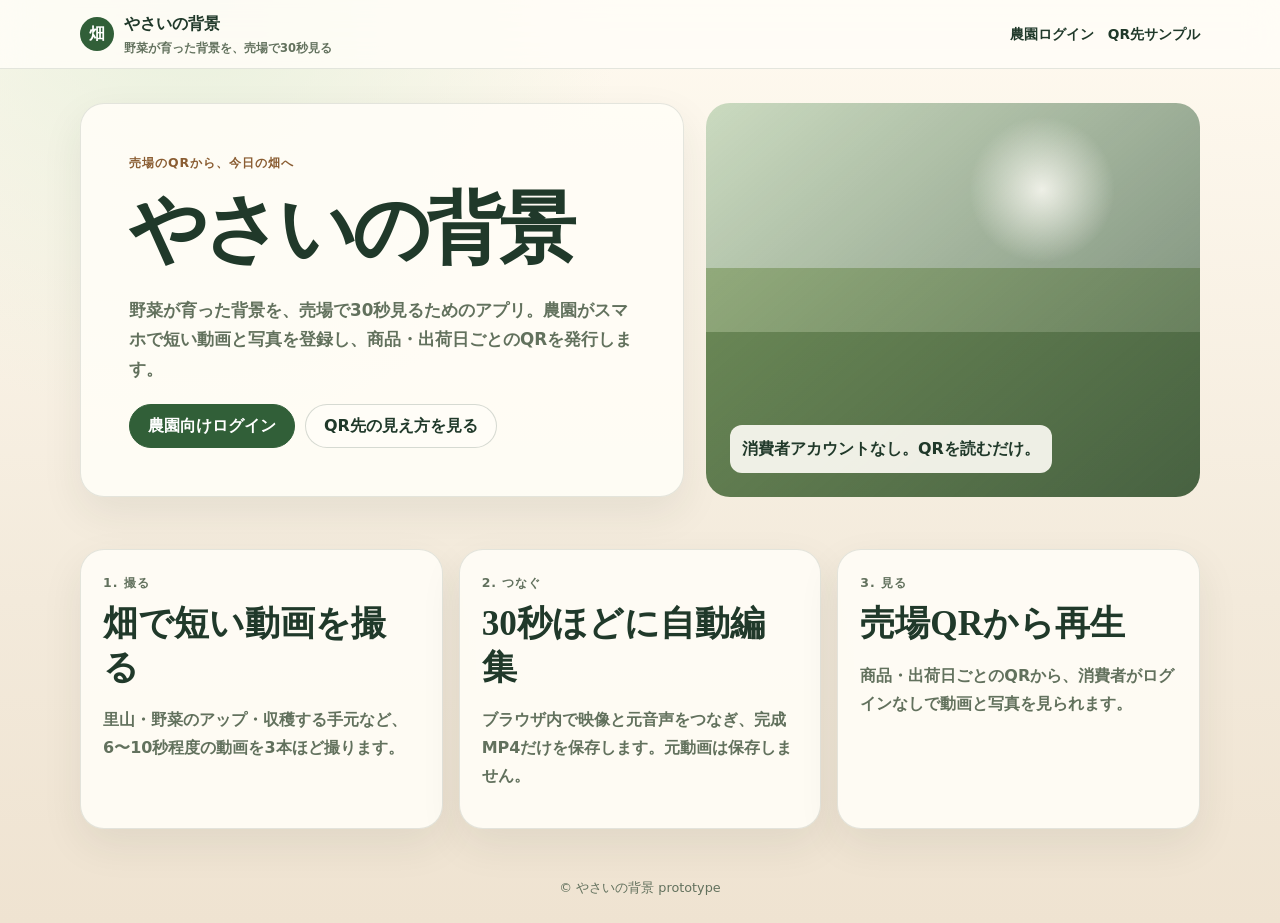
==== index.html @ 8755cf5c "Create Yasai no Haikei prototype app" ====
<!DOCTYPE html>
<html lang="ja">
<head>
  <meta charset="UTF-8" />
  <meta name="viewport" content="width=device-width, initial-scale=1.0" />
  <title>やさいの背景</title>
  <meta name="description" content="売場の野菜に添えたQRから、野菜が育った今日の畑を30秒で見るためのプロトタイプです。" />
  <link rel="stylesheet" href="css/styles.css" />
</head>
<body>
  <header class="site-header">
    <div class="app-shell header-inner">
      <a class="brand" href="index.html"><span class="brand-mark">畑</span><span>やさいの背景<small>野菜が育った背景を、売場で30秒見る</small></span></a>
      <nav class="main-nav" aria-label="メインナビゲーション">
        <a href="login.html">農園ログイン</a>
        <a href="harvest.html?id=farm-01-demo-2026-06-21">QR先サンプル</a>
      </nav>
    </div>
  </header>

  <main class="app-shell">
    <section class="hero">
      <div class="hero-card">
        <p class="eyebrow">売場のQRから、今日の畑へ</p>
        <h1>やさいの背景</h1>
        <p class="lead">野菜が育った背景を、売場で30秒見るためのアプリ。農園がスマホで短い動画と写真を登録し、商品・出荷日ごとのQRを発行します。</p>
        <div class="actions">
          <a class="button primary-button" href="login.html">農園向けログイン</a>
          <a class="button" href="harvest.html?id=farm-01-demo-2026-06-21">QR先の見え方を見る</a>
        </div>
      </div>
      <div class="hero-side">
        <p>消費者アカウントなし。QRを読むだけ。</p>
      </div>
    </section>

    <section class="section grid-3">
      <article class="card">
        <p class="eyebrow">1. 撮る</p>
        <h2>畑で短い動画を撮る</h2>
        <p>里山・野菜のアップ・収穫する手元など、6〜10秒程度の動画を3本ほど撮ります。</p>
      </article>
      <article class="card">
        <p class="eyebrow">2. つなぐ</p>
        <h2>30秒ほどに自動編集</h2>
        <p>ブラウザ内で映像と元音声をつなぎ、完成MP4だけを保存します。元動画は保存しません。</p>
      </article>
      <article class="card">
        <p class="eyebrow">3. 見る</p>
        <h2>売場QRから再生</h2>
        <p>商品・出荷日ごとのQRから、消費者がログインなしで動画と写真を見られます。</p>
      </article>
    </section>
  </main>

  <footer class="site-footer">© やさいの背景 prototype</footer>
</body>
</html>
---- css/styles.css ----
:root {
  --ink: #20392a;
  --leaf: #315f38;
  --leaf-soft: #e7f0dc;
  --earth: #8a5d32;
  --muted: #62715d;
  --paper: #fffdf7;
  --cream: #f6efe1;
  --line: rgba(32, 57, 42, .12);
  --shadow: 0 16px 42px rgba(32, 57, 42, .08);
}

* { box-sizing: border-box; }

body {
  margin: 0;
  color: var(--ink);
  background:
    radial-gradient(circle at 15% 0%, rgba(231, 240, 220, .9), transparent 30%),
    linear-gradient(180deg, #fffaf0, #f3eadb 65%, #efe3d1);
  font-family: system-ui, -apple-system, BlinkMacSystemFont, "Segoe UI", sans-serif;
  line-height: 1.75;
}

a { color: inherit; }

.app-shell {
  width: min(1120px, calc(100% - 32px));
  margin: 0 auto;
}

.site-header {
  position: sticky;
  top: 0;
  z-index: 5;
  backdrop-filter: blur(16px);
  background: rgba(255, 253, 247, .86);
  border-bottom: 1px solid var(--line);
}

.header-inner {
  min-height: 68px;
  display: flex;
  align-items: center;
  justify-content: space-between;
  gap: 20px;
}

.brand {
  display: inline-flex;
  align-items: center;
  gap: 10px;
  text-decoration: none;
  font-weight: 900;
}

.brand-mark {
  display: inline-grid;
  width: 34px;
  height: 34px;
  place-items: center;
  border-radius: 50%;
  background: var(--leaf);
  color: white;
}

.brand small {
  display: block;
  color: var(--muted);
  font-size: .72rem;
  font-weight: 800;
}

.main-nav {
  display: flex;
  flex-wrap: wrap;
  justify-content: flex-end;
  gap: 14px;
  font-size: .86rem;
  font-weight: 850;
}

.main-nav a,
.main-nav button {
  border: 0;
  background: transparent;
  color: var(--ink);
  cursor: pointer;
  font: inherit;
  text-decoration: none;
}

.section {
  margin: 34px 0;
}

.hero {
  display: grid;
  grid-template-columns: minmax(0, 1.1fr) minmax(300px, .9fr);
  gap: 22px;
  align-items: stretch;
  padding: 34px 0 18px;
}

.hero-card,
.card,
.form-card,
.consumer-card {
  border: 1px solid var(--line);
  border-radius: 24px;
  background: rgba(255, 253, 247, .9);
  box-shadow: var(--shadow);
}

.hero-card {
  padding: clamp(26px, 4vw, 48px);
}

.eyebrow {
  margin: 0 0 8px;
  color: var(--earth);
  font-size: .78rem;
  font-weight: 900;
  letter-spacing: .08em;
}

h1, h2, h3 {
  margin: 0;
  color: var(--ink);
  font-family: "Yu Mincho", "Hiragino Mincho ProN", serif;
  line-height: 1.25;
}

h1 { font-size: clamp(2.3rem, 6vw, 5rem); letter-spacing: -.06em; }
h2 { font-size: clamp(1.45rem, 3vw, 2.2rem); }
h3 { font-size: 1.2rem; }

.lead {
  margin: 18px 0 0;
  color: var(--muted);
  font-size: 1.05rem;
  font-weight: 760;
}

.hero-side {
  min-height: 320px;
  display: grid;
  align-content: end;
  padding: 24px;
  overflow: hidden;
  border-radius: 24px;
  background:
    radial-gradient(circle at 68% 22%, rgba(255,253,247,.82), transparent 16%),
    linear-gradient(140deg, rgba(49,95,56,.1), rgba(32,57,42,.58)),
    linear-gradient(180deg, #dce8cf 0 42%, #acc28e 42% 58%, #7e9a61 58% 100%);
}

.hero-side p {
  width: fit-content;
  margin: 0;
  padding: 10px 12px;
  border-radius: 12px;
  background: rgba(255,253,247,.9);
  color: var(--ink);
  font-weight: 900;
}

.grid-3 {
  display: grid;
  grid-template-columns: repeat(3, minmax(0, 1fr));
  gap: 16px;
}

.grid-2 {
  display: grid;
  grid-template-columns: repeat(2, minmax(0, 1fr));
  gap: 16px;
}

.card,
.form-card,
.consumer-card {
  padding: 22px;
}

.card p,
.form-card p,
.consumer-card p {
  color: var(--muted);
  font-weight: 720;
}

.button,
button.button {
  display: inline-flex;
  min-height: 44px;
  align-items: center;
  justify-content: center;
  gap: 8px;
  padding: 0 18px;
  border: 1px solid rgba(32,57,42,.18);
  border-radius: 999px;
  background: var(--paper);
  color: var(--ink);
  cursor: pointer;
  font-weight: 900;
  text-decoration: none;
}

.primary-button {
  border-color: var(--leaf);
  background: var(--leaf);
  color: white;
}

.button[disabled] {
  cursor: not-allowed;
  opacity: .55;
}

.actions {
  display: flex;
  flex-wrap: wrap;
  gap: 10px;
  margin-top: 20px;
}

.form-grid,
.harvest-admin-form {
  display: grid;
  gap: 16px;
}

.field {
  display: grid;
  gap: 7px;
}

label {
  color: var(--ink);
  font-size: .86rem;
  font-weight: 900;
}

input,
textarea,
select {
  width: 100%;
  border: 1px solid rgba(32,57,42,.16);
  border-radius: 14px;
  background: rgba(255,255,255,.72);
  padding: 12px 13px;
  color: var(--ink);
  font: inherit;
}

textarea { min-height: 120px; resize: vertical; }

.note,
.status,
.field-note,
.harvest-field-note {
  margin: 0;
  color: var(--muted);
  font-size: .84rem;
  font-weight: 730;
}

.status.is-error { color: #9b4c22; }
.status.is-success { color: var(--leaf); }

.dashboard-list,
.records-list,
.analytics-table-wrap {
  margin-top: 16px;
}

.records-list {
  display: grid;
  gap: 10px;
}

.record-row {
  display: grid;
  grid-template-columns: minmax(0, 1fr) auto;
  gap: 12px;
  align-items: center;
  padding: 14px;
  border: 1px solid var(--line);
  border-radius: 16px;
  background: rgba(255,253,247,.74);
}

.video-box {
  overflow: hidden;
  border-radius: 20px;
  background: #17241b;
}

.video-box video,
.preview-video,
.harvest-admin-preview-video {
  width: 100%;
  max-height: 70vh;
  display: block;
  background: #17241b;
}

.photo-grid,
.harvest-photo-preview-grid {
  display: grid;
  grid-template-columns: repeat(3, minmax(0, 1fr));
  gap: 10px;
}

.photo-grid img,
.harvest-photo-preview-grid img {
  width: 100%;
  aspect-ratio: 1;
  object-fit: cover;
  border-radius: 14px;
}

.harvest-composer-list {
  display: grid;
  gap: 10px;
  margin-top: 12px;
}

.composer-clip {
  display: grid;
  grid-template-columns: 86px minmax(0, 1fr) auto;
  gap: 12px;
  align-items: center;
  padding: 10px;
  border: 1px solid var(--line);
  border-radius: 16px;
  background: rgba(255,253,247,.74);
}

.composer-clip video {
  width: 86px;
  aspect-ratio: 9 / 16;
  object-fit: cover;
  border-radius: 12px;
  background: #17241b;
}

.composer-clip-actions {
  display: flex;
  flex-wrap: wrap;
  gap: 6px;
}

.composer-clip-actions button,
.small-button {
  min-height: 34px;
  padding: 0 10px;
  border-radius: 999px;
  border: 1px solid var(--line);
  background: var(--paper);
  color: var(--ink);
  font-weight: 850;
}

.harvest-composer-progress progress {
  width: 100%;
}

.harvest-composer-result-meta {
  display: grid;
  grid-template-columns: repeat(3, minmax(0, 1fr));
  gap: 8px;
}

.harvest-composer-result-meta div {
  padding: 10px;
  border-radius: 14px;
  background: var(--leaf-soft);
}

.harvest-composer-result-meta dt {
  color: var(--muted);
  font-size: .72rem;
  font-weight: 900;
}

.harvest-composer-result-meta dd {
  margin: 0;
  color: var(--ink);
  font-weight: 900;
}

.harvest-composer-dev pre {
  overflow-x: auto;
  padding: 12px;
  border-radius: 14px;
  background: #1f2d23;
  color: #edf6e8;
}

.qr-box {
  display: grid;
  gap: 12px;
  justify-items: start;
  margin-top: 16px;
}

.qr-box canvas {
  max-width: 260px;
  width: 100%;
  height: auto;
  padding: 12px;
  border-radius: 18px;
  background: white;
}

table {
  width: 100%;
  border-collapse: collapse;
  overflow: hidden;
  border-radius: 16px;
  background: rgba(255,253,247,.86);
}

th,
td {
  padding: 10px;
  border-bottom: 1px solid var(--line);
  text-align: left;
  font-size: .86rem;
}

.site-footer {
  margin: 48px 0 24px;
  color: var(--muted);
  font-size: .8rem;
  text-align: center;
}

@media (max-width: 760px) {
  .app-shell { width: min(100% - 24px, 640px); }
  .header-inner { align-items: flex-start; flex-direction: column; padding: 12px 0; }
  .main-nav { justify-content: flex-start; gap: 10px; }
  .hero,
  .grid-2,
  .grid-3 { grid-template-columns: 1fr; }
  .hero-side { min-height: 180px; }
  .record-row,
  .composer-clip { grid-template-columns: 1fr; }
  .composer-clip video { width: 100%; max-height: 220px; aspect-ratio: 16 / 9; }
  .photo-grid,
  .harvest-photo-preview-grid,
  .harvest-composer-result-meta { grid-template-columns: 1fr; }
  table { display: block; overflow-x: auto; }
}
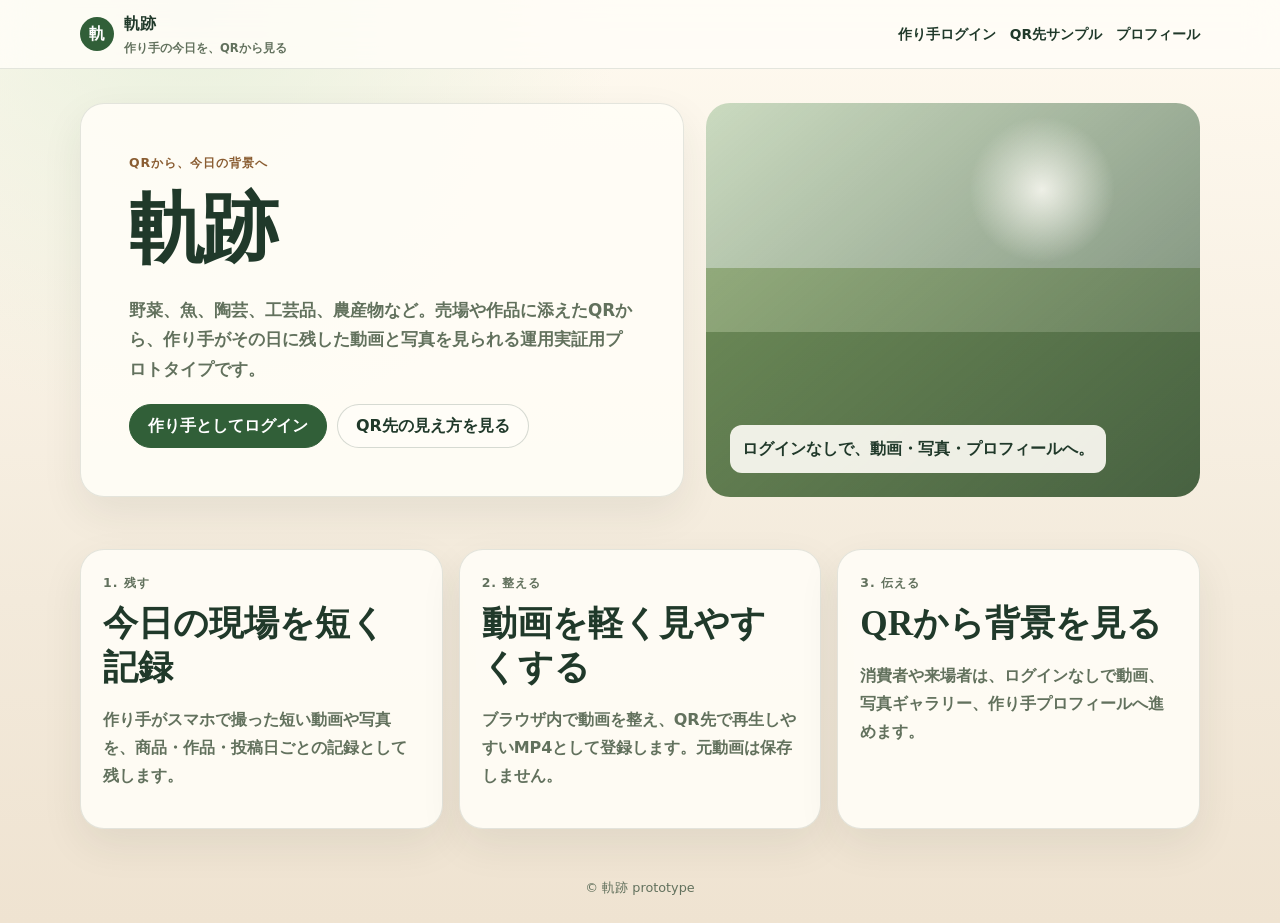
==== commit c5677683: "Generalize app as Kiseki" ====
--- a/index.html
+++ b/index.html
@@ -3,57 +3,40 @@
 <head>
   <meta charset="UTF-8" />
   <meta name="viewport" content="width=device-width, initial-scale=1.0" />
-  <title>やさいの背景</title>
-  <meta name="description" content="売場の野菜に添えたQRから、野菜が育った今日の畑を30秒で見るためのプロトタイプです。" />
+  <title>軌跡</title>
+  <meta name="description" content="売場や作品に添えたQRから、作り手の今日の背景を短い動画と写真で見るためのプロトタイプです。" />
   <link rel="stylesheet" href="css/styles.css" />
 </head>
 <body>
   <header class="site-header">
     <div class="app-shell header-inner">
-      <a class="brand" href="index.html"><span class="brand-mark">畑</span><span>やさいの背景<small>野菜が育った背景を、売場で30秒見る</small></span></a>
+      <a class="brand" href="index.html"><span class="brand-mark">軌</span><span>軌跡<small>作り手の今日を、QRから見る</small></span></a>
       <nav class="main-nav" aria-label="メインナビゲーション">
-        <a href="login.html">農園ログイン</a>
-        <a href="harvest.html?id=farm-01-demo-2026-06-21">QR先サンプル</a>
+        <a href="login.html">作り手ログイン</a>
+        <a href="harvest.html?id=id-01-demo-2026-06-21">QR先サンプル</a>
+        <a href="farmer.html?id=id-01">プロフィール</a>
       </nav>
     </div>
   </header>
-
   <main class="app-shell">
     <section class="hero">
       <div class="hero-card">
-        <p class="eyebrow">売場のQRから、今日の畑へ</p>
-        <h1>やさいの背景</h1>
-        <p class="lead">野菜が育った背景を、売場で30秒見るためのアプリ。農園がスマホで短い動画と写真を登録し、商品・出荷日ごとのQRを発行します。</p>
+        <p class="eyebrow">QRから、今日の背景へ</p>
+        <h1>軌跡</h1>
+        <p class="lead">野菜、魚、陶芸、工芸品、農産物など。売場や作品に添えたQRから、作り手がその日に残した動画と写真を見られる運用実証用プロトタイプです。</p>
         <div class="actions">
-          <a class="button primary-button" href="login.html">農園向けログイン</a>
-          <a class="button" href="harvest.html?id=farm-01-demo-2026-06-21">QR先の見え方を見る</a>
+          <a class="button primary-button" href="login.html">作り手としてログイン</a>
+          <a class="button" href="harvest.html?id=id-01-demo-2026-06-21">QR先の見え方を見る</a>
         </div>
       </div>
-      <div class="hero-side">
-        <p>消費者アカウントなし。QRを読むだけ。</p>
-      </div>
+      <div class="hero-side"><p>ログインなしで、動画・写真・プロフィールへ。</p></div>
     </section>
-
     <section class="section grid-3">
-      <article class="card">
-        <p class="eyebrow">1. 撮る</p>
-        <h2>畑で短い動画を撮る</h2>
-        <p>里山・野菜のアップ・収穫する手元など、6〜10秒程度の動画を3本ほど撮ります。</p>
-      </article>
-      <article class="card">
-        <p class="eyebrow">2. つなぐ</p>
-        <h2>30秒ほどに自動編集</h2>
-        <p>ブラウザ内で映像と元音声をつなぎ、完成MP4だけを保存します。元動画は保存しません。</p>
-      </article>
-      <article class="card">
-        <p class="eyebrow">3. 見る</p>
-        <h2>売場QRから再生</h2>
-        <p>商品・出荷日ごとのQRから、消費者がログインなしで動画と写真を見られます。</p>
-      </article>
+      <article class="card"><p class="eyebrow">1. 残す</p><h2>今日の現場を短く記録</h2><p>作り手がスマホで撮った短い動画や写真を、商品・作品・投稿日ごとの記録として残します。</p></article>
+      <article class="card"><p class="eyebrow">2. 整える</p><h2>動画を軽く見やすくする</h2><p>ブラウザ内で動画を整え、QR先で再生しやすいMP4として登録します。元動画は保存しません。</p></article>
+      <article class="card"><p class="eyebrow">3. 伝える</p><h2>QRから背景を見る</h2><p>消費者や来場者は、ログインなしで動画、写真ギャラリー、作り手プロフィールへ進めます。</p></article>
     </section>
   </main>
-
-  <footer class="site-footer">© やさいの背景 prototype</footer>
+  <footer class="site-footer">© 軌跡 prototype</footer>
 </body>
-</html>
-
+</html>
--- a/css/styles.css
+++ b/css/styles.css
@@ -454,3 +454,79 @@
   .harvest-composer-result-meta { grid-template-columns: 1fr; }
   table { display: block; overflow-x: auto; }
 }
+
+.profile-cover {
+  width: 100%;
+  max-height: 320px;
+  object-fit: cover;
+  border-radius: 20px;
+  margin-bottom: 18px;
+}
+
+.public-gallery { margin-top: 24px; }
+.public-photo-link { padding: 0; border: 0; background: transparent; cursor: zoom-in; }
+.public-photo-link img { display: block; }
+
+.lightbox {
+  position: fixed;
+  inset: 0;
+  z-index: 30;
+  display: none;
+  align-items: center;
+  justify-content: center;
+  padding: 20px;
+  background: rgba(18, 30, 22, .82);
+}
+.lightbox.is-open { display: flex; }
+.lightbox img {
+  max-width: min(960px, 96vw);
+  max-height: 86vh;
+  border-radius: 18px;
+  box-shadow: 0 20px 60px rgba(0, 0, 0, .35);
+}
+.lightbox button {
+  position: absolute;
+  top: 16px;
+  right: 16px;
+  width: 44px;
+  height: 44px;
+  border: 1px solid rgba(255,255,255,.28);
+  border-radius: 999px;
+  background: rgba(255,255,255,.9);
+  color: var(--ink);
+  font-size: 1.4rem;
+  cursor: pointer;
+}
+
+.harvest-composer-item {
+  display: grid;
+  grid-template-columns: 86px minmax(0, 1fr);
+  gap: 12px;
+  align-items: center;
+  padding: 10px;
+  border: 1px solid var(--line);
+  border-radius: 16px;
+  background: rgba(255,253,247,.74);
+}
+.harvest-composer-item video {
+  width: 86px;
+  aspect-ratio: 9 / 16;
+  object-fit: cover;
+  border-radius: 12px;
+  background: #17241b;
+}
+.harvest-composer-item-actions { display: flex; flex-wrap: wrap; gap: 6px; margin-top: 8px; }
+.harvest-composer-item-actions button {
+  min-height: 34px;
+  padding: 0 10px;
+  border-radius: 999px;
+  border: 1px solid var(--line);
+  background: var(--paper);
+  color: var(--ink);
+  font-weight: 850;
+}
+
+@media (max-width: 760px) {
+  .harvest-composer-item { grid-template-columns: 1fr; }
+  .harvest-composer-item video { width: 100%; max-height: 220px; aspect-ratio: 16 / 9; }
+}
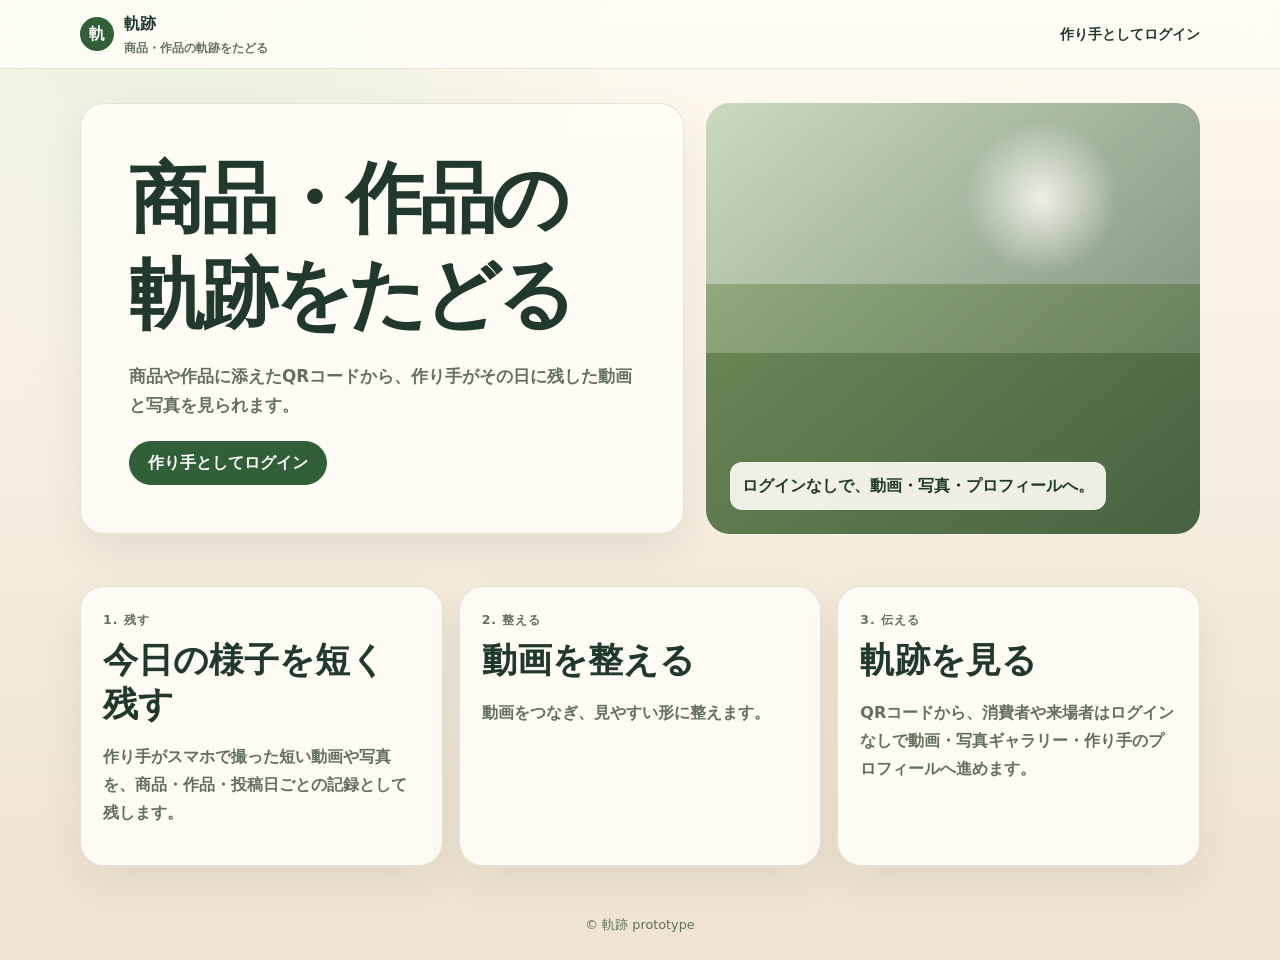
==== commit 7be51118: "Update navigation and landing page copy" ====
--- a/index.html
+++ b/index.html
@@ -4,37 +4,33 @@
   <meta charset="UTF-8" />
   <meta name="viewport" content="width=device-width, initial-scale=1.0" />
   <title>軌跡</title>
-  <meta name="description" content="売場や作品に添えたQRから、作り手の今日の背景を短い動画と写真で見るためのプロトタイプです。" />
+  <meta name="description" content="商品や作品に添えたQRコードから、作り手がその日に残した動画と写真を見られます。" />
   <link rel="stylesheet" href="css/styles.css" />
 </head>
 <body>
   <header class="site-header">
     <div class="app-shell header-inner">
-      <a class="brand" href="index.html"><span class="brand-mark">軌</span><span>軌跡<small>作り手の今日を、QRから見る</small></span></a>
+      <a class="brand" href="index.html"><span class="brand-mark">軌</span><span>軌跡<small>商品・作品の軌跡をたどる</small></span></a>
       <nav class="main-nav" aria-label="メインナビゲーション">
-        <a href="login.html">作り手ログイン</a>
-        <a href="harvest.html?id=id-01-demo-2026-06-21">QR先サンプル</a>
-        <a href="farmer.html?id=id-01">プロフィール</a>
+        <a href="login.html">作り手としてログイン</a>
       </nav>
     </div>
   </header>
   <main class="app-shell">
     <section class="hero">
       <div class="hero-card">
-        <p class="eyebrow">QRから、今日の背景へ</p>
-        <h1>軌跡</h1>
-        <p class="lead">野菜、魚、陶芸、工芸品、農産物など。売場や作品に添えたQRから、作り手がその日に残した動画と写真を見られる運用実証用プロトタイプです。</p>
+        <h1>商品・作品の軌跡をたどる</h1>
+        <p class="lead">商品や作品に添えたQRコードから、作り手がその日に残した動画と写真を見られます。</p>
         <div class="actions">
           <a class="button primary-button" href="login.html">作り手としてログイン</a>
-          <a class="button" href="harvest.html?id=id-01-demo-2026-06-21">QR先の見え方を見る</a>
         </div>
       </div>
       <div class="hero-side"><p>ログインなしで、動画・写真・プロフィールへ。</p></div>
     </section>
     <section class="section grid-3">
-      <article class="card"><p class="eyebrow">1. 残す</p><h2>今日の現場を短く記録</h2><p>作り手がスマホで撮った短い動画や写真を、商品・作品・投稿日ごとの記録として残します。</p></article>
-      <article class="card"><p class="eyebrow">2. 整える</p><h2>動画を軽く見やすくする</h2><p>ブラウザ内で動画を整え、QR先で再生しやすいMP4として登録します。元動画は保存しません。</p></article>
-      <article class="card"><p class="eyebrow">3. 伝える</p><h2>QRから背景を見る</h2><p>消費者や来場者は、ログインなしで動画、写真ギャラリー、作り手プロフィールへ進めます。</p></article>
+      <article class="card"><p class="eyebrow">1. 残す</p><h2>今日の様子を短く残す</h2><p>作り手がスマホで撮った短い動画や写真を、商品・作品・投稿日ごとの記録として残します。</p></article>
+      <article class="card"><p class="eyebrow">2. 整える</p><h2>動画を整える</h2><p>動画をつなぎ、見やすい形に整えます。</p></article>
+      <article class="card"><p class="eyebrow">3. 伝える</p><h2>軌跡を見る</h2><p>QRコードから、消費者や来場者はログインなしで動画・写真ギャラリー・作り手のプロフィールへ進めます。</p></article>
     </section>
   </main>
   <footer class="site-footer">© 軌跡 prototype</footer>
--- a/css/styles.css
+++ b/css/styles.css
@@ -452,6 +452,15 @@
   .photo-grid,
   .harvest-photo-preview-grid,
   .harvest-composer-result-meta { grid-template-columns: 1fr; }
+  .public-profile-shell { gap: 13px; }
+  .public-profile-hero-image,
+  .public-profile-hero-image img { min-height: 230px; }
+  .public-profile-hero-copy,
+  .public-profile-card { padding: 19px; }
+  .public-profile-video-link { grid-template-columns: 78px minmax(0, 1fr); }
+  .public-profile-video-link b { display: none; }
+  .public-profile-video-thumb { width: 78px; height: 64px; }
+  .public-profile-info-card dl div { grid-template-columns: 1fr; gap: 4px; }
   table { display: block; overflow-x: auto; }
 }
 
@@ -461,6 +470,220 @@
   object-fit: cover;
   border-radius: 20px;
   margin-bottom: 18px;
+}
+
+.profile-public-page .app-shell {
+  width: min(100% - 28px, 760px);
+}
+
+.profile-public-page main.app-shell {
+  padding-bottom: 34px;
+}
+
+.profile-public-page .consumer-card {
+  border: 0;
+  background: transparent;
+  box-shadow: none;
+  padding: 0;
+}
+
+.public-profile-shell {
+  display: grid;
+  gap: 16px;
+  width: min(100%, 720px);
+  margin: 0 auto;
+}
+
+.public-profile-hero-card,
+.public-profile-card {
+  overflow: hidden;
+  border: 1px solid rgba(32,57,42,.1);
+  border-radius: 24px;
+  background: rgba(255,253,247,.9);
+  box-shadow: 0 12px 30px rgba(32,57,42,.07);
+}
+
+.public-profile-hero-image {
+  min-height: 250px;
+  background: #d9dfcc;
+}
+
+.public-profile-hero-image img {
+  width: 100%;
+  height: 100%;
+  min-height: 250px;
+  object-fit: cover;
+  display: block;
+}
+
+.public-profile-hero-copy,
+.public-profile-card {
+  padding: 22px;
+}
+
+.public-profile-hero-copy h1 {
+  margin: 6px 0 8px;
+  color: var(--ink);
+  font-family: "Yu Mincho", "Hiragino Mincho ProN", serif;
+  font-size: clamp(2rem, 8vw, 3rem);
+  line-height: 1.12;
+  letter-spacing: -.04em;
+}
+
+.public-profile-hero-copy p,
+.public-profile-card p {
+  margin: 0;
+  color: var(--muted);
+  font-size: .92rem;
+  line-height: 1.9;
+  font-weight: 700;
+}
+
+.public-profile-area {
+  color: var(--earth) !important;
+  font-size: .88rem !important;
+  font-weight: 900 !important;
+  margin-bottom: 12px !important;
+}
+
+.public-profile-card h2 {
+  margin: 4px 0 12px;
+  color: var(--ink);
+  font-family: "Yu Mincho", "Hiragino Mincho ProN", serif;
+  font-size: 1.45rem;
+  line-height: 1.35;
+}
+
+.public-profile-video-link {
+  display: grid;
+  grid-template-columns: 92px minmax(0, 1fr) auto;
+  gap: 13px;
+  align-items: center;
+  padding: 10px;
+  border: 1px solid rgba(32,57,42,.12);
+  border-radius: 18px;
+  background: rgba(255,255,255,.66);
+  text-decoration: none;
+}
+
+.public-profile-video-thumb {
+  position: relative;
+  overflow: hidden;
+  display: grid;
+  width: 92px;
+  height: 72px;
+  place-items: center;
+  border-radius: 14px;
+  background: linear-gradient(135deg, rgba(49,95,56,.18), rgba(138,93,50,.16));
+  color: var(--leaf);
+  font-weight: 900;
+}
+
+.public-profile-video-thumb img,
+.public-profile-video-thumb video {
+  width: 100%;
+  height: 100%;
+  object-fit: cover;
+  display: block;
+}
+
+.public-profile-video-placeholder {
+  display: grid;
+  width: 34px;
+  height: 34px;
+  place-items: center;
+  border-radius: 50%;
+  background: rgba(255,253,247,.9);
+}
+
+.public-profile-video-link small {
+  display: block;
+  color: var(--earth);
+  font-size: .72rem;
+  font-weight: 900;
+}
+
+.public-profile-video-link strong {
+  display: block;
+  color: var(--ink);
+  font-size: 1rem;
+  line-height: 1.45;
+}
+
+.public-profile-video-link em {
+  display: block;
+  margin-top: 3px;
+  color: var(--muted);
+  font-size: .8rem;
+  font-style: normal;
+  font-weight: 700;
+  line-height: 1.55;
+}
+
+.public-profile-trace-card {
+  background:
+    radial-gradient(circle at 94% 10%, rgba(231,240,220,.72), transparent 26%),
+    rgba(255,253,247,.9);
+}
+
+.public-profile-story-card > p:not(.eyebrow) {
+  white-space: pre-line;
+}
+
+.public-profile-info-card dl {
+  display: grid;
+  gap: 0;
+  margin: 12px 0 0;
+  border-top: 1px solid rgba(32,57,42,.1);
+}
+
+.public-profile-info-card dl div {
+  display: grid;
+  grid-template-columns: 82px minmax(0, 1fr);
+  gap: 12px;
+  padding: 11px 0;
+  border-bottom: 1px solid rgba(32,57,42,.08);
+}
+
+.public-profile-info-card dt {
+  color: var(--muted);
+  font-size: .75rem;
+  font-weight: 900;
+}
+
+.public-profile-info-card dd {
+  margin: 0;
+  color: var(--ink);
+  font-size: .86rem;
+  font-weight: 800;
+  line-height: 1.7;
+  overflow-wrap: anywhere;
+}
+
+.public-profile-info-card dd a {
+  border-bottom: 1px solid rgba(32,57,42,.22);
+}
+
+.public-profile-link-list {
+  display: grid;
+  gap: 9px;
+  margin-top: 16px;
+}
+
+.public-profile-link-chip {
+  display: flex;
+  min-height: 46px;
+  align-items: center;
+  justify-content: space-between;
+  gap: 10px;
+  padding: 0 14px;
+  border: 1px solid rgba(32,57,42,.12);
+  border-radius: 14px;
+  background: rgba(255,255,255,.68);
+  color: var(--ink);
+  font-size: .86rem;
+  font-weight: 900;
+  text-decoration: none;
 }
 
 .public-gallery { margin-top: 24px; }
@@ -529,4 +752,41 @@
 @media (max-width: 760px) {
   .harvest-composer-item { grid-template-columns: 1fr; }
   .harvest-composer-item video { width: 100%; max-height: 220px; aspect-ratio: 16 / 9; }
-}+}
+
+.profile-link-editor {
+  display: grid;
+  gap: 9px;
+}
+
+.profile-link-row {
+  display: grid;
+  grid-template-columns: 2.2rem minmax(0, .9fr) minmax(0, 1.3fr);
+  gap: 8px;
+  align-items: center;
+}
+
+.profile-link-row span {
+  display: grid;
+  place-items: center;
+  width: 2rem;
+  height: 2rem;
+  border-radius: 999px;
+  background: #f1eadb;
+  color: var(--earth);
+  font-size: .78rem;
+  font-weight: 700;
+}
+
+.public-profile-description {
+  white-space: pre-line;
+}
+
+@media (max-width: 560px) {
+  .profile-link-row {
+    grid-template-columns: 2rem 1fr;
+  }
+  .profile-link-row input[name="linkUrl"] {
+    grid-column: 2;
+  }
+}
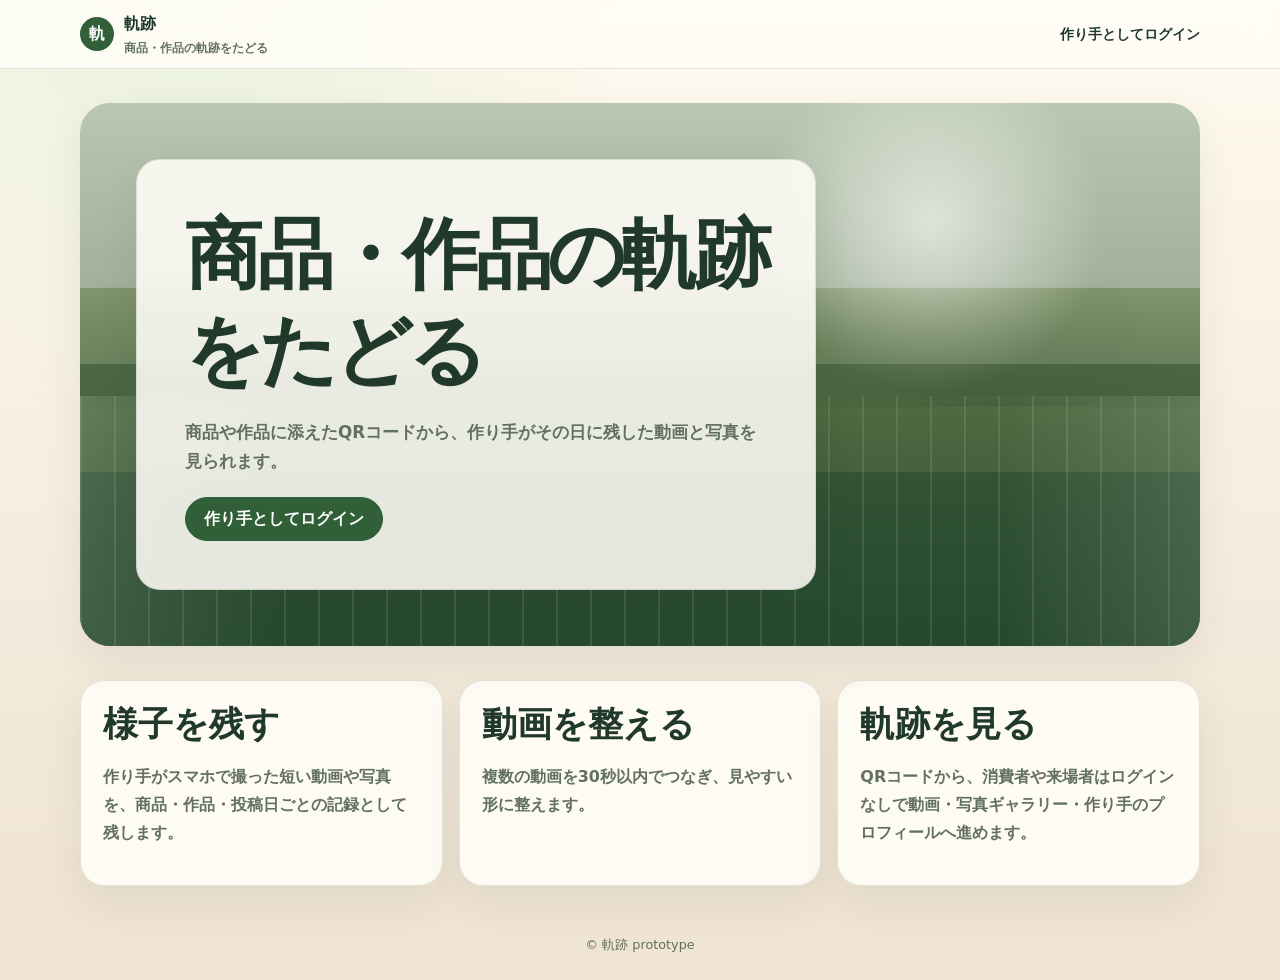
==== commit 42b5b00c: "Simplify landing hero and feature cards" ====
--- a/index.html
+++ b/index.html
@@ -25,12 +25,11 @@
           <a class="button primary-button" href="login.html">作り手としてログイン</a>
         </div>
       </div>
-      <div class="hero-side"><p>ログインなしで、動画・写真・プロフィールへ。</p></div>
     </section>
     <section class="section grid-3">
-      <article class="card"><p class="eyebrow">1. 残す</p><h2>今日の様子を短く残す</h2><p>作り手がスマホで撮った短い動画や写真を、商品・作品・投稿日ごとの記録として残します。</p></article>
-      <article class="card"><p class="eyebrow">2. 整える</p><h2>動画を整える</h2><p>動画をつなぎ、見やすい形に整えます。</p></article>
-      <article class="card"><p class="eyebrow">3. 伝える</p><h2>軌跡を見る</h2><p>QRコードから、消費者や来場者はログインなしで動画・写真ギャラリー・作り手のプロフィールへ進めます。</p></article>
+      <article class="card"><h2>様子を残す</h2><p>作り手がスマホで撮った短い動画や写真を、商品・作品・投稿日ごとの記録として残します。</p></article>
+      <article class="card"><h2>動画を整える</h2><p>複数の動画を30秒以内でつなぎ、見やすい形に整えます。</p></article>
+      <article class="card"><h2>軌跡を見る</h2><p>QRコードから、消費者や来場者はログインなしで動画・写真ギャラリー・作り手のプロフィールへ進めます。</p></article>
     </section>
   </main>
   <footer class="site-footer">© 軌跡 prototype</footer>
--- a/css/styles.css
+++ b/css/styles.css
@@ -95,11 +95,44 @@
 }
 
 .hero {
-  display: grid;
-  grid-template-columns: minmax(0, 1.1fr) minmax(300px, .9fr);
-  gap: 22px;
-  align-items: stretch;
-  padding: 34px 0 18px;
+  position: relative;
+  display: block;
+  overflow: hidden;
+  min-height: 460px;
+  margin: 34px 0 18px;
+  padding: clamp(28px, 5vw, 56px);
+  border-radius: 30px;
+  background:
+    radial-gradient(circle at 76% 22%, rgba(255,253,247,.62), transparent 18%),
+    linear-gradient(180deg, rgba(32,57,42,.16), rgba(32,57,42,.56)),
+    linear-gradient(180deg, #d7e3cc 0 34%, #aabd8a 34% 48%, #6f8a57 48% 68%, #395f3e 68% 100%);
+  box-shadow: var(--shadow);
+}
+
+.hero::before,
+.hero::after {
+  content: "";
+  position: absolute;
+  inset: auto 0 0;
+  pointer-events: none;
+}
+
+.hero::before {
+  top: 18%;
+  height: 38%;
+  background:
+    radial-gradient(ellipse at 16% 100%, rgba(55,87,55,.38), transparent 44%),
+    radial-gradient(ellipse at 48% 92%, rgba(87,120,70,.34), transparent 42%),
+    radial-gradient(ellipse at 82% 96%, rgba(44,74,48,.36), transparent 42%);
+  filter: blur(.3px);
+}
+
+.hero::after {
+  height: 46%;
+  background:
+    linear-gradient(90deg, rgba(255,253,247,.12), transparent 18% 82%, rgba(255,253,247,.12)),
+    repeating-linear-gradient(90deg, rgba(255,253,247,.1) 0 2px, transparent 2px 34px),
+    linear-gradient(180deg, rgba(75,107,59,.32), rgba(35,72,42,.68));
 }
 
 .hero-card,
@@ -113,7 +146,12 @@
 }
 
 .hero-card {
+  position: relative;
+  z-index: 1;
+  width: min(680px, 100%);
   padding: clamp(26px, 4vw, 48px);
+  background: rgba(255, 253, 247, .88);
+  backdrop-filter: blur(10px);
 }
 
 .eyebrow {
@@ -142,28 +180,6 @@
   font-weight: 760;
 }
 
-.hero-side {
-  min-height: 320px;
-  display: grid;
-  align-content: end;
-  padding: 24px;
-  overflow: hidden;
-  border-radius: 24px;
-  background:
-    radial-gradient(circle at 68% 22%, rgba(255,253,247,.82), transparent 16%),
-    linear-gradient(140deg, rgba(49,95,56,.1), rgba(32,57,42,.58)),
-    linear-gradient(180deg, #dce8cf 0 42%, #acc28e 42% 58%, #7e9a61 58% 100%);
-}
-
-.hero-side p {
-  width: fit-content;
-  margin: 0;
-  padding: 10px 12px;
-  border-radius: 12px;
-  background: rgba(255,253,247,.9);
-  color: var(--ink);
-  font-weight: 900;
-}
 
 .grid-3 {
   display: grid;
@@ -442,10 +458,9 @@
   .app-shell { width: min(100% - 24px, 640px); }
   .header-inner { align-items: flex-start; flex-direction: column; padding: 12px 0; }
   .main-nav { justify-content: flex-start; gap: 10px; }
-  .hero,
   .grid-2,
   .grid-3 { grid-template-columns: 1fr; }
-  .hero-side { min-height: 180px; }
+  .hero { min-height: 420px; padding: 22px; }
   .record-row,
   .composer-clip { grid-template-columns: 1fr; }
   .composer-clip video { width: 100%; max-height: 220px; aspect-ratio: 16 / 9; }
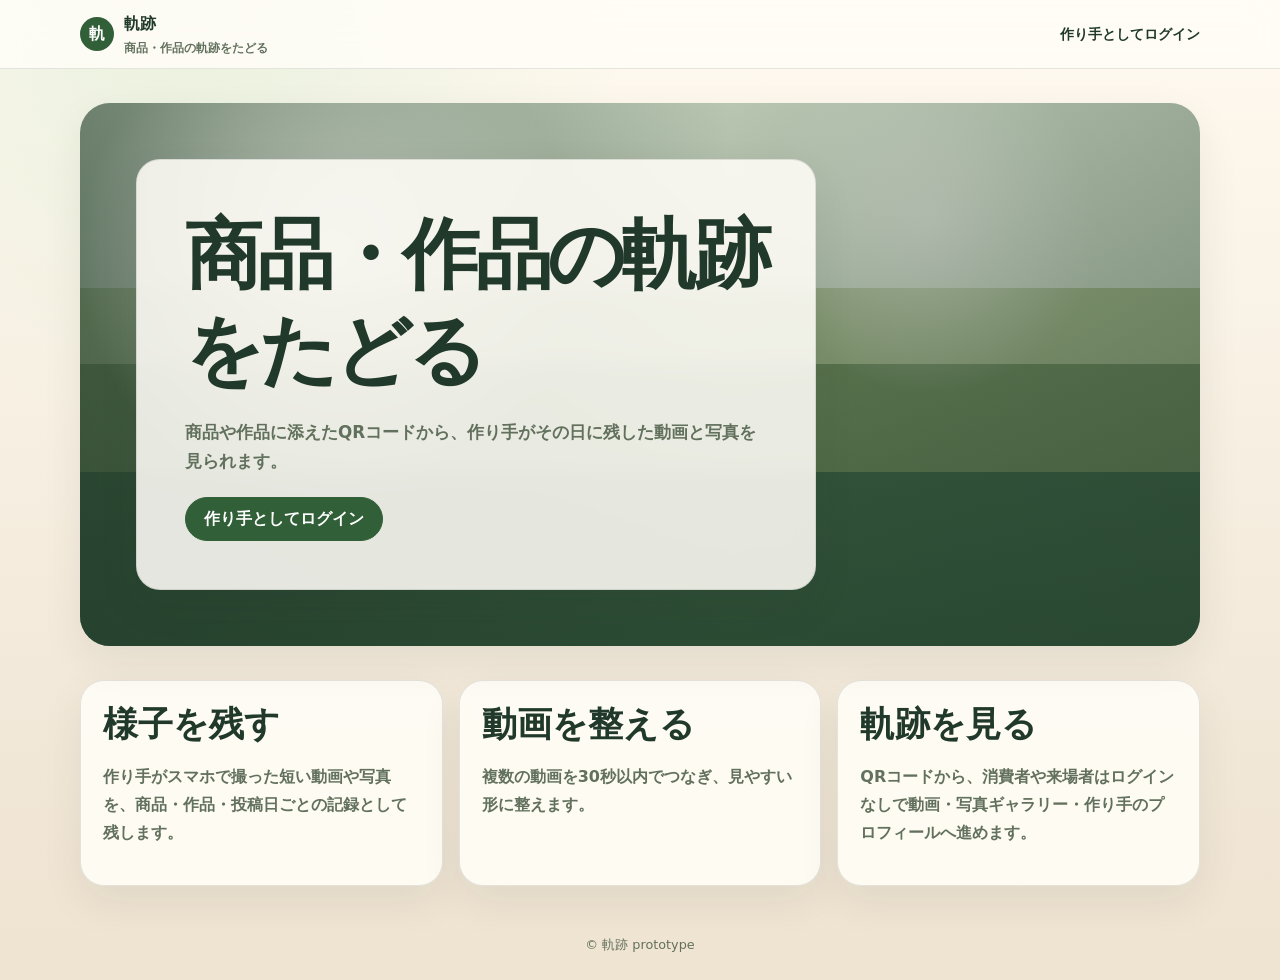
==== commit ea4ac793: "Add hero background video" ====
--- a/index.html
+++ b/index.html
@@ -18,6 +18,9 @@
   </header>
   <main class="app-shell">
     <section class="hero">
+      <video class="hero-video" autoplay muted loop playsinline preload="metadata" aria-hidden="true">
+        <source src="assets/videos/hero-kiseki.mp4" type="video/mp4" />
+      </video>
       <div class="hero-card">
         <h1>商品・作品の軌跡をたどる</h1>
         <p class="lead">商品や作品に添えたQRコードから、作り手がその日に残した動画と写真を見られます。</p>
--- a/css/styles.css
+++ b/css/styles.css
@@ -104,35 +104,36 @@
   border-radius: 30px;
   background:
     radial-gradient(circle at 76% 22%, rgba(255,253,247,.62), transparent 18%),
-    linear-gradient(180deg, rgba(32,57,42,.16), rgba(32,57,42,.56)),
     linear-gradient(180deg, #d7e3cc 0 34%, #aabd8a 34% 48%, #6f8a57 48% 68%, #395f3e 68% 100%);
   box-shadow: var(--shadow);
+}
+
+.hero-video {
+  position: absolute;
+  inset: 0;
+  z-index: 0;
+  width: 100%;
+  height: 100%;
+  object-fit: cover;
 }
 
 .hero::before,
 .hero::after {
   content: "";
   position: absolute;
-  inset: auto 0 0;
+  inset: 0;
+  z-index: 0;
   pointer-events: none;
 }
 
 .hero::before {
-  top: 18%;
-  height: 38%;
   background:
-    radial-gradient(ellipse at 16% 100%, rgba(55,87,55,.38), transparent 44%),
-    radial-gradient(ellipse at 48% 92%, rgba(87,120,70,.34), transparent 42%),
-    radial-gradient(ellipse at 82% 96%, rgba(44,74,48,.36), transparent 42%);
-  filter: blur(.3px);
+    linear-gradient(90deg, rgba(32,57,42,.58), rgba(32,57,42,.18) 58%, rgba(32,57,42,.34)),
+    linear-gradient(180deg, rgba(255,253,247,.08), rgba(32,57,42,.42));
 }
 
 .hero::after {
-  height: 46%;
-  background:
-    linear-gradient(90deg, rgba(255,253,247,.12), transparent 18% 82%, rgba(255,253,247,.12)),
-    repeating-linear-gradient(90deg, rgba(255,253,247,.1) 0 2px, transparent 2px 34px),
-    linear-gradient(180deg, rgba(75,107,59,.32), rgba(35,72,42,.68));
+  background: radial-gradient(circle at 22% 28%, rgba(255,253,247,.42), transparent 26%);
 }
 
 .hero-card,
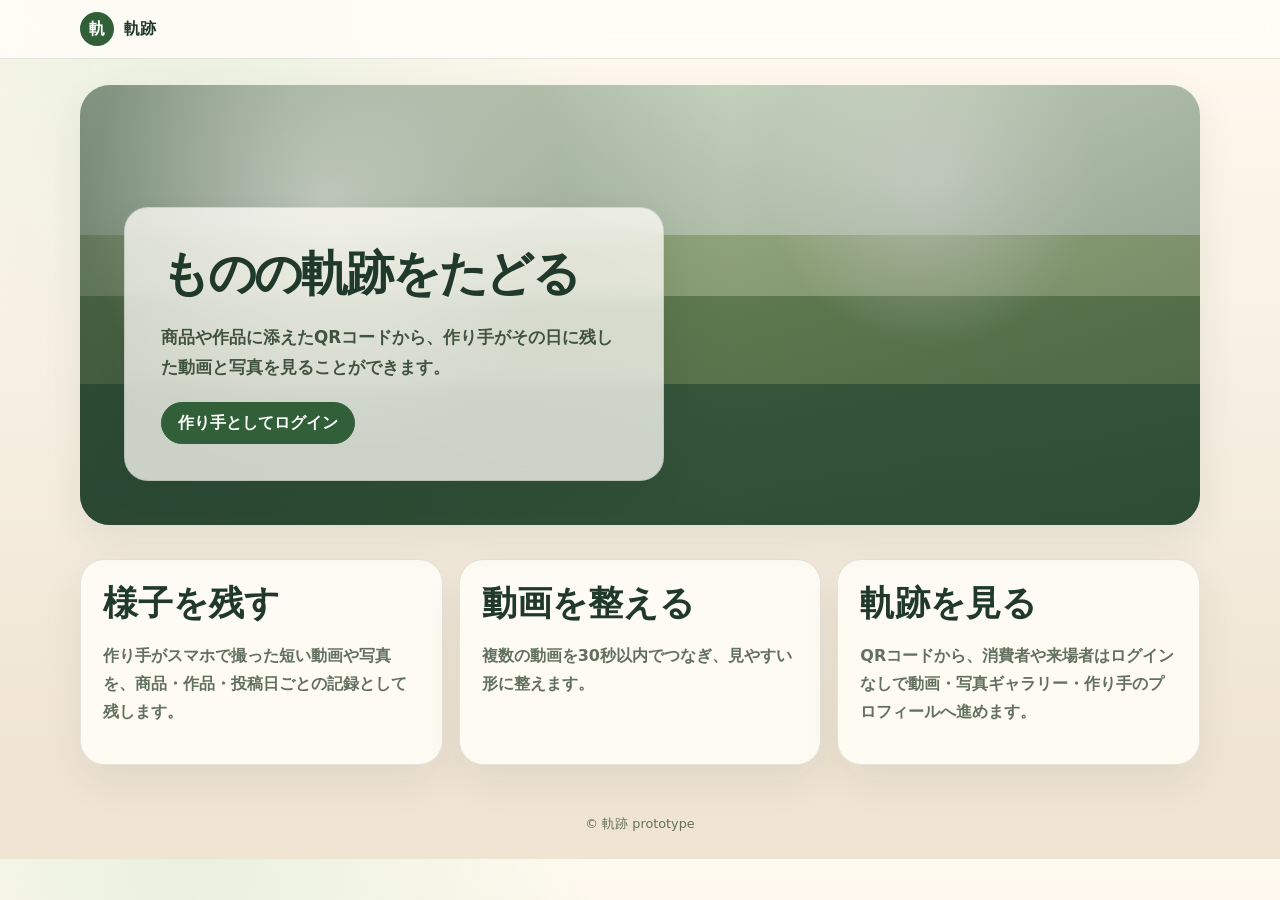
==== commit fb55be51: "Refine landing hero for mobile" ====
--- a/index.html
+++ b/index.html
@@ -4,16 +4,13 @@
   <meta charset="UTF-8" />
   <meta name="viewport" content="width=device-width, initial-scale=1.0" />
   <title>軌跡</title>
-  <meta name="description" content="商品や作品に添えたQRコードから、作り手がその日に残した動画と写真を見られます。" />
+  <meta name="description" content="商品や作品に添えたQRコードから、作り手がその日に残した動画と写真を見ることができます。" />
   <link rel="stylesheet" href="css/styles.css" />
 </head>
 <body>
   <header class="site-header">
     <div class="app-shell header-inner">
-      <a class="brand" href="index.html"><span class="brand-mark">軌</span><span>軌跡<small>商品・作品の軌跡をたどる</small></span></a>
-      <nav class="main-nav" aria-label="メインナビゲーション">
-        <a href="login.html">作り手としてログイン</a>
-      </nav>
+      <a class="brand" href="index.html"><span class="brand-mark">軌</span><span>軌跡</span></a>
     </div>
   </header>
   <main class="app-shell">
@@ -22,8 +19,8 @@
         <source src="assets/videos/hero-kiseki.mp4" type="video/mp4" />
       </video>
       <div class="hero-card">
-        <h1>商品・作品の軌跡をたどる</h1>
-        <p class="lead">商品や作品に添えたQRコードから、作り手がその日に残した動画と写真を見られます。</p>
+        <h1>ものの軌跡をたどる</h1>
+        <p class="lead">商品や作品に添えた<span class="no-break">QRコードから</span>、作り手がその日に残した動画と写真を見ることができます。</p>
         <div class="actions">
           <a class="button primary-button" href="login.html">作り手としてログイン</a>
         </div>
--- a/css/styles.css
+++ b/css/styles.css
@@ -39,7 +39,7 @@
 }
 
 .header-inner {
-  min-height: 68px;
+  min-height: 58px;
   display: flex;
   align-items: center;
   justify-content: space-between;
@@ -51,6 +51,7 @@
   align-items: center;
   gap: 10px;
   text-decoration: none;
+  font-size: 1.02rem;
   font-weight: 900;
 }
 
@@ -96,11 +97,12 @@
 
 .hero {
   position: relative;
-  display: block;
+  display: flex;
+  align-items: flex-end;
   overflow: hidden;
-  min-height: 460px;
-  margin: 34px 0 18px;
-  padding: clamp(28px, 5vw, 56px);
+  min-height: 440px;
+  margin: 26px 0 14px;
+  padding: clamp(22px, 4vw, 44px);
   border-radius: 30px;
   background:
     radial-gradient(circle at 76% 22%, rgba(255,253,247,.62), transparent 18%),
@@ -128,8 +130,8 @@
 
 .hero::before {
   background:
-    linear-gradient(90deg, rgba(32,57,42,.58), rgba(32,57,42,.18) 58%, rgba(32,57,42,.34)),
-    linear-gradient(180deg, rgba(255,253,247,.08), rgba(32,57,42,.42));
+    linear-gradient(90deg, rgba(32,57,42,.48), rgba(32,57,42,.12) 58%, rgba(32,57,42,.26)),
+    linear-gradient(180deg, rgba(255,253,247,.06), rgba(32,57,42,.32));
 }
 
 .hero::after {
@@ -149,10 +151,11 @@
 .hero-card {
   position: relative;
   z-index: 1;
-  width: min(680px, 100%);
-  padding: clamp(26px, 4vw, 48px);
-  background: rgba(255, 253, 247, .88);
-  backdrop-filter: blur(10px);
+  width: min(540px, 100%);
+  padding: clamp(22px, 3.4vw, 36px);
+  background: rgba(255, 253, 247, .76);
+  box-shadow: 0 12px 30px rgba(32, 57, 42, .08);
+  backdrop-filter: blur(9px);
 }
 
 .eyebrow {
@@ -173,12 +176,31 @@
 h1 { font-size: clamp(2.3rem, 6vw, 5rem); letter-spacing: -.06em; }
 h2 { font-size: clamp(1.45rem, 3vw, 2.2rem); }
 h3 { font-size: 1.2rem; }
+
+.hero h1 {
+  font-size: clamp(2.15rem, 3.8vw, 3rem);
+  letter-spacing: -.05em;
+}
+
+.no-break {
+  white-space: nowrap;
+}
 
 .lead {
   margin: 18px 0 0;
   color: var(--muted);
   font-size: 1.05rem;
   font-weight: 760;
+  line-height: 1.8;
+}
+
+.hero .lead {
+  color: #40533d;
+}
+
+.hero .button {
+  min-height: 42px;
+  padding: 0 16px;
 }
 
 
@@ -457,11 +479,17 @@
 
 @media (max-width: 760px) {
   .app-shell { width: min(100% - 24px, 640px); }
-  .header-inner { align-items: flex-start; flex-direction: column; padding: 12px 0; }
-  .main-nav { justify-content: flex-start; gap: 10px; }
+  .header-inner { align-items: center; flex-direction: row; min-height: 52px; padding: 7px 0; }
+  .main-nav { justify-content: flex-end; gap: 8px; font-size: .76rem; }
   .grid-2,
   .grid-3 { grid-template-columns: 1fr; }
-  .hero { min-height: 420px; padding: 22px; }
+  .section { margin: 18px 0; }
+  .hero { min-height: 350px; margin: 18px 0 12px; padding: 16px; border-radius: 24px; }
+  .hero-card { width: min(100%, 360px); padding: 18px; border-radius: 20px; background: rgba(255, 253, 247, .74); }
+  .hero h1 { font-size: clamp(1.75rem, 9vw, 2.35rem); line-height: 1.14; }
+  .hero .lead { margin-top: 11px; font-size: .92rem; line-height: 1.72; }
+  .hero .actions { margin-top: 14px; }
+  .hero .button { min-height: 40px; padding: 0 15px; }
   .record-row,
   .composer-clip { grid-template-columns: 1fr; }
   .composer-clip video { width: 100%; max-height: 220px; aspect-ratio: 16 / 9; }
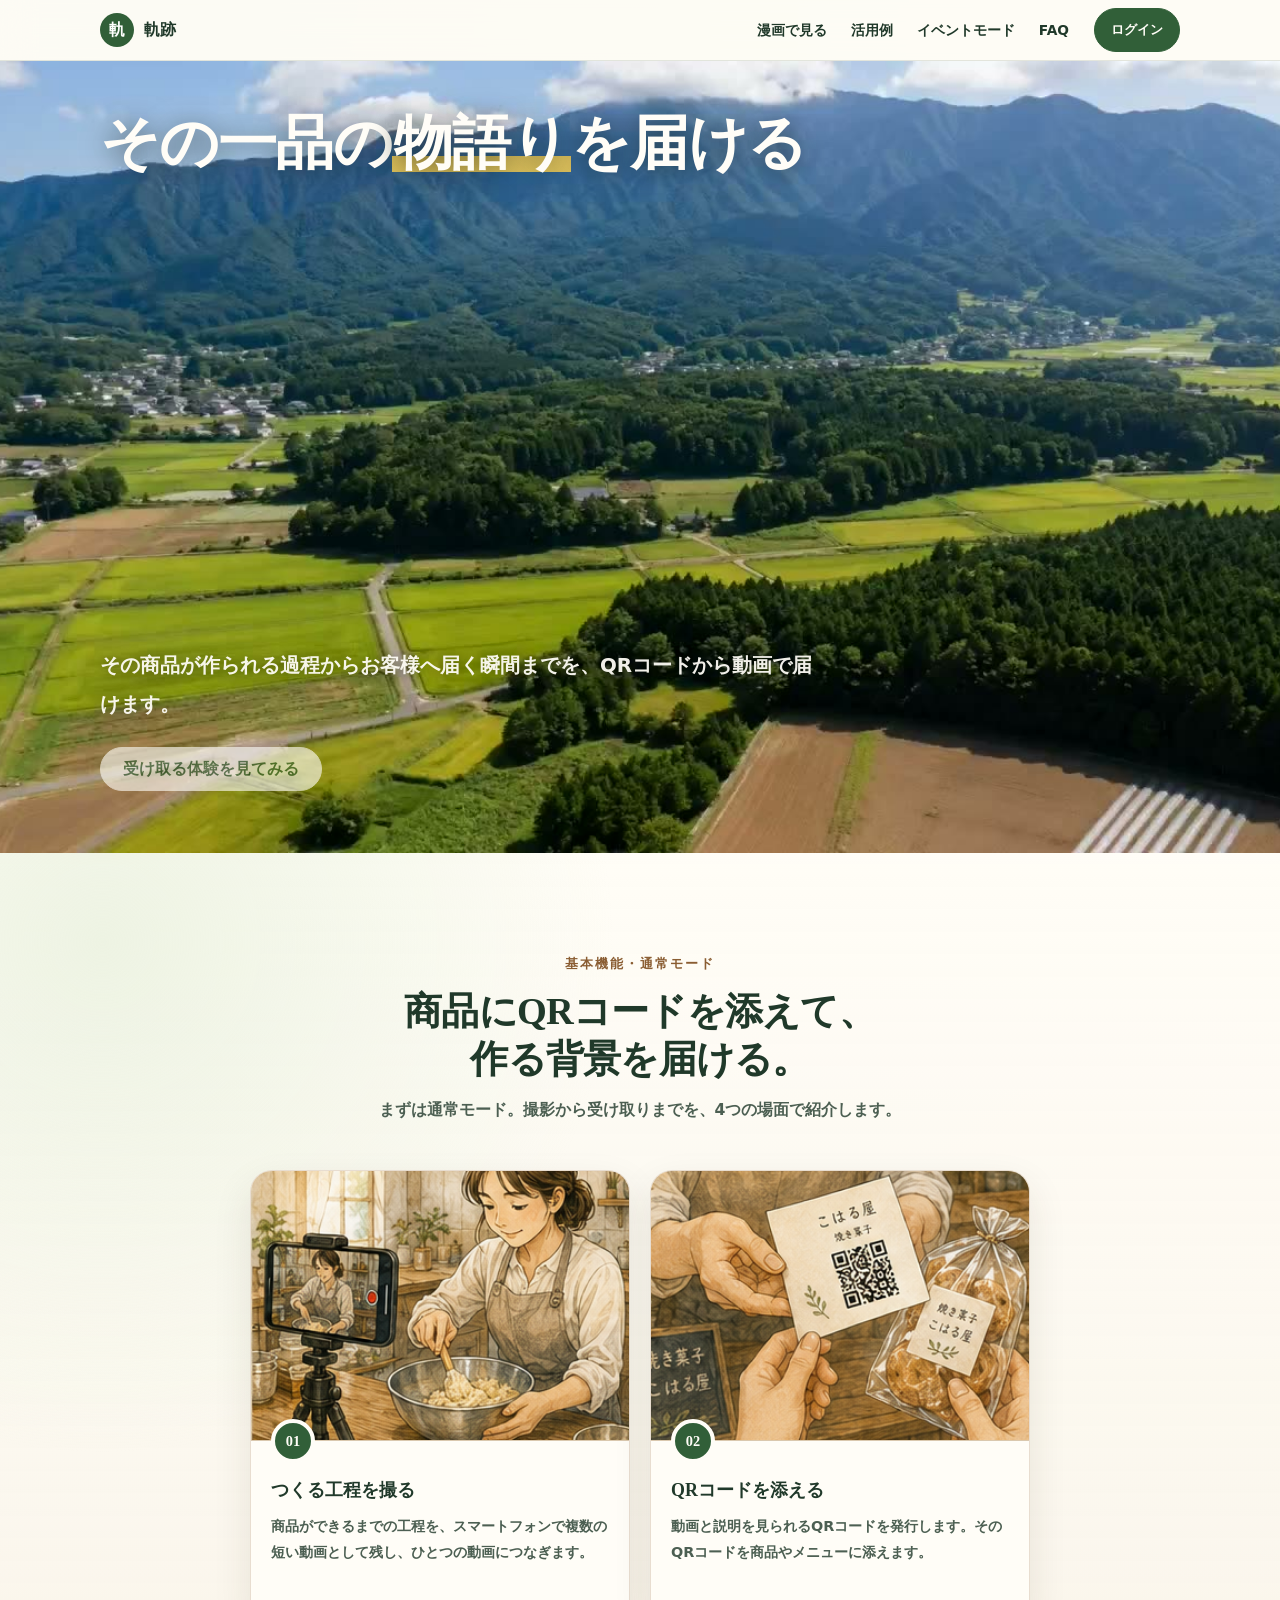
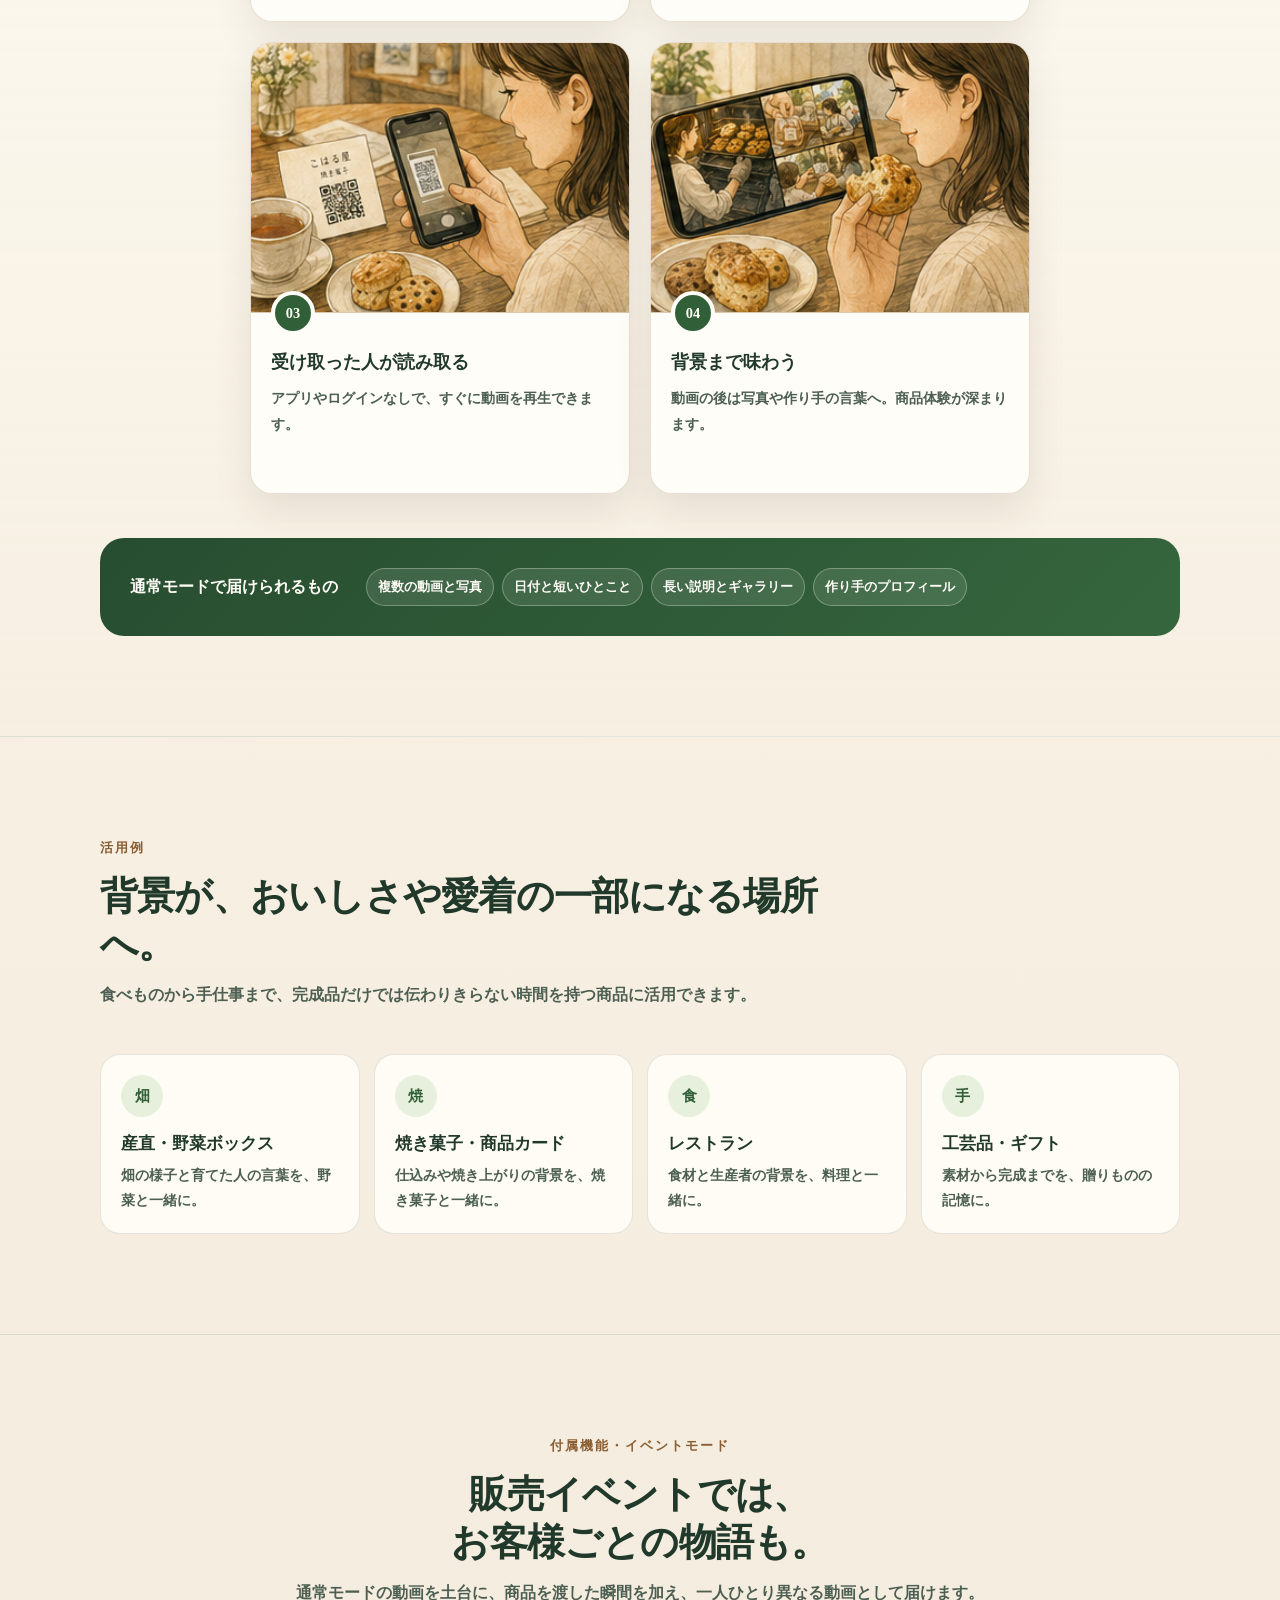
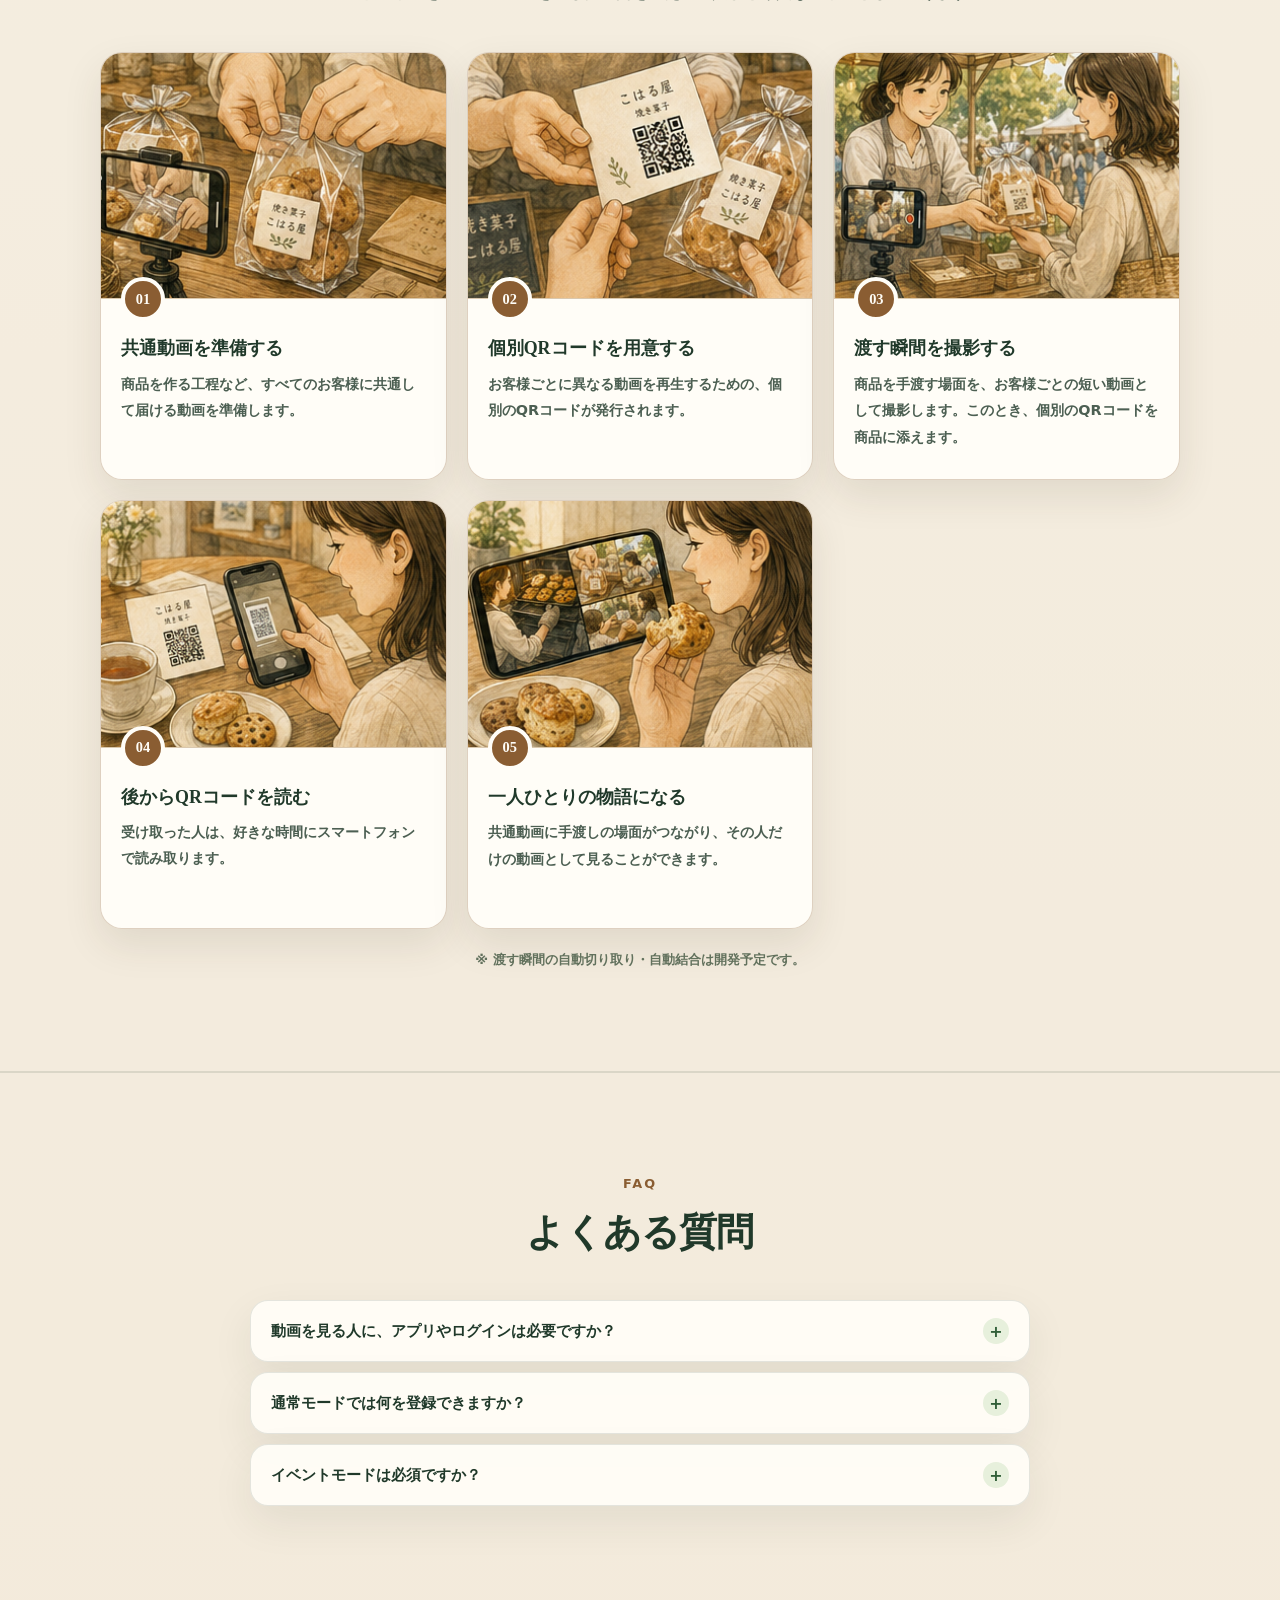
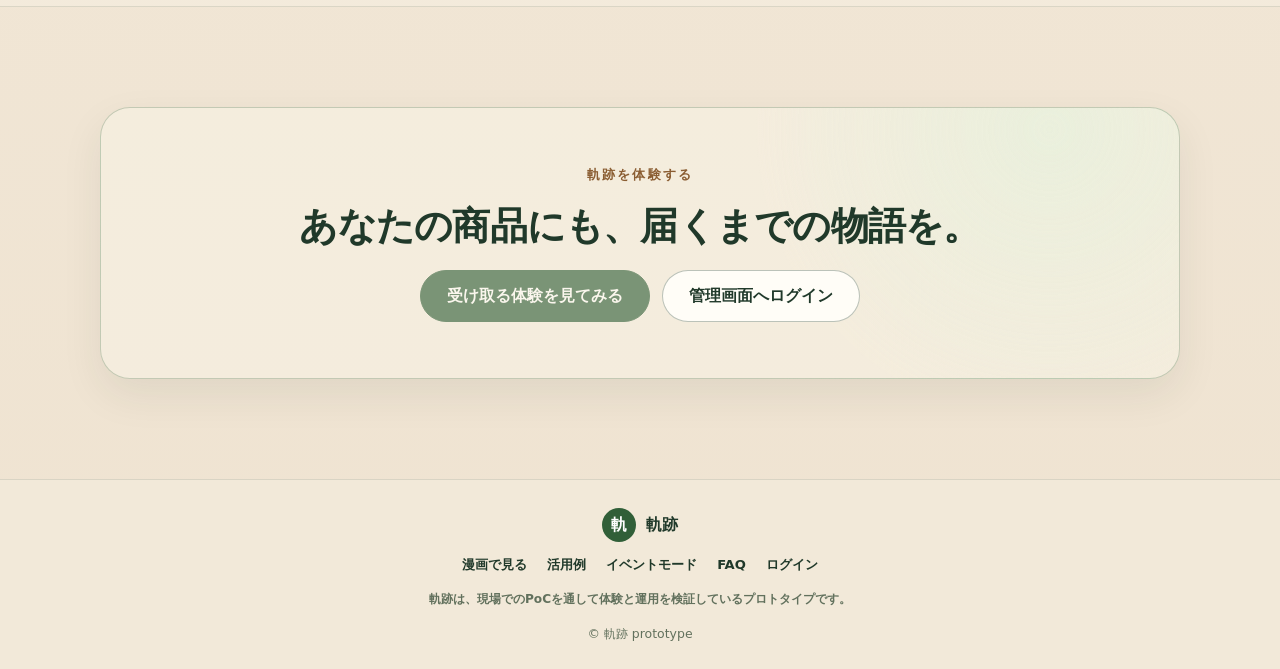
==== commit d3632189: "Add event feature, hero assets, and dev tooling for machine migration Consolidates local-only work a" ====
--- a/index.html
+++ b/index.html
@@ -1,37 +1,282 @@
 <!DOCTYPE html>
-<html lang="ja">
+<html lang="ja" class="lp-root">
 <head>
   <meta charset="UTF-8" />
   <meta name="viewport" content="width=device-width, initial-scale=1.0" />
-  <title>軌跡</title>
-  <meta name="description" content="商品や作品に添えたQRコードから、作り手がその日に残した動画と写真を見ることができます。" />
+  <title>軌跡 | その一品の物語りを届ける</title>
+  <meta name="description" content="その商品が作られる過程からお客様へ届く瞬間までを、QRコードから動画で届けます。農産物、焼き菓子、料理、工芸品など、ひと品の背景を受け取る体験につなげます。" />
+  <meta name="theme-color" content="#fffdf7" />
   <link rel="stylesheet" href="css/styles.css" />
 </head>
-<body>
+<body class="lp-page">
+  <a class="lp-skip" href="#lp-main">本文へスキップ</a>
+
   <header class="site-header">
-    <div class="app-shell header-inner">
-      <a class="brand" href="index.html"><span class="brand-mark">軌</span><span>軌跡</span></a>
+    <div class="lp-header-inner">
+      <a class="brand" href="index.html" aria-label="軌跡 トップページ">
+        <span class="brand-mark" aria-hidden="true">軌</span>
+        <span>軌跡</span>
+      </a>
+      <nav class="lp-nav" aria-label="ページ内リンク">
+        <a href="#how-it-works">漫画で見る</a>
+        <a href="#use-cases">活用例</a>
+        <a href="#event-mode">イベントモード</a>
+        <a href="#faq">FAQ</a>
+      </nav>
+      <a class="lp-button lp-button-primary lp-header-cta" href="login.html">ログイン</a>
     </div>
   </header>
-  <main class="app-shell">
-    <section class="hero">
-      <video class="hero-video" autoplay muted loop playsinline preload="metadata" aria-hidden="true">
-        <source src="assets/videos/hero-kiseki.mp4" type="video/mp4" />
+
+  <main class="lp-main" id="lp-main" tabindex="-1">
+    <section class="lp-hero" aria-labelledby="lp-hero-title">
+      <video
+        class="lp-hero-video"
+        id="lp-hero-video"
+        autoplay
+        muted
+        loop
+        playsinline
+        preload="auto"
+        poster="assets/videos/hero-kiseki-poster.jpg"
+        aria-hidden="true"
+        tabindex="-1"
+      >
+        <source src="assets/videos/hero-kiseki-mixed-v2.mp4" type="video/mp4" />
       </video>
-      <div class="hero-card">
-        <h1>ものの軌跡をたどる</h1>
-        <p class="lead">商品や作品に添えた<span class="no-break">QRコードから</span>、作り手がその日に残した動画と写真を見ることができます。</p>
-        <div class="actions">
-          <a class="button primary-button" href="login.html">作り手としてログイン</a>
-        </div>
-      </div>
-    </section>
-    <section class="section grid-3">
-      <article class="card"><h2>様子を残す</h2><p>作り手がスマホで撮った短い動画や写真を、商品・作品・投稿日ごとの記録として残します。</p></article>
-      <article class="card"><h2>動画を整える</h2><p>複数の動画を30秒以内でつなぎ、見やすい形に整えます。</p></article>
-      <article class="card"><h2>軌跡を見る</h2><p>QRコードから、消費者や来場者はログインなしで動画・写真ギャラリー・作り手のプロフィールへ進めます。</p></article>
-    </section>
+      <div class="lp-hero-heading">
+        <h1 class="lp-hero-title" id="lp-hero-title">その一品の<br class="lp-hero-mobile-break" /><span class="lp-hero-emphasis">物語り</span>を届ける</h1>
+      </div>
+      <div class="lp-hero-inner">
+        <p class="lp-hero-lead">その商品が作られる過程からお客様へ届く瞬間までを、QRコードから動画で届けます。</p>
+        <div class="lp-actions">
+          <button class="lp-button lp-button-light" type="button" disabled aria-label="受け取る体験を見てみる（現在利用できません）">
+            受け取る体験を見てみる
+          </button>
+        </div>
+      </div>
+    </section>
+
+    <section class="lp-section lp-manga-section" id="how-it-works" aria-labelledby="how-it-works-title">
+      <div class="lp-shell">
+        <div class="lp-section-head lp-center">
+          <p class="lp-eyebrow">基本機能・通常モード</p>
+          <h2 class="lp-h2" id="how-it-works-title">商品にQRコードを添えて、<br />作る背景を届ける。</h2>
+          <p class="lp-copy">まずは通常モード。撮影から受け取りまでを、4つの場面で紹介します。</p>
+        </div>
+
+        <ol class="lp-manga-grid lp-manga-grid-normal" aria-label="通常モードの利用イメージ">
+          <li class="lp-manga-card">
+            <svg class="lp-manga-art" viewBox="22 184 340 252" preserveAspectRatio="xMidYMid slice" aria-hidden="true" focusable="false">
+              <image href="assets/images/kiseki-manga-source.png" width="1536" height="1024" />
+            </svg>
+            <div class="lp-manga-copy">
+              <span class="lp-manga-step">01</span>
+              <h3>つくる工程を撮る</h3>
+              <p>商品ができるまでの工程を、スマートフォンで複数の短い動画として残し、ひとつの動画につなぎます。</p>
+            </div>
+          </li>
+          <li class="lp-manga-card">
+            <svg class="lp-manga-art" viewBox="400 580 340 268" preserveAspectRatio="xMidYMid slice" aria-hidden="true" focusable="false">
+              <image href="assets/images/kiseki-manga-source.png" width="1536" height="1024" />
+            </svg>
+            <div class="lp-manga-copy">
+              <span class="lp-manga-step">02</span>
+              <h3>QRコードを添える</h3>
+              <p>動画と説明を見られるQRコードを発行します。そのQRコードを商品やメニューに添えます。</p>
+            </div>
+          </li>
+          <li class="lp-manga-card">
+            <svg class="lp-manga-art" viewBox="778 580 340 268" preserveAspectRatio="xMidYMid slice" aria-hidden="true" focusable="false">
+              <image href="assets/images/kiseki-manga-source.png" width="1536" height="1024" />
+            </svg>
+            <div class="lp-manga-copy">
+              <span class="lp-manga-step">03</span>
+              <h3>受け取った人が読み取る</h3>
+              <p>アプリやログインなしで、すぐに動画を再生できます。</p>
+            </div>
+          </li>
+          <li class="lp-manga-card">
+            <svg class="lp-manga-art" viewBox="1160 580 350 268" preserveAspectRatio="xMidYMid slice" aria-hidden="true" focusable="false">
+              <image href="assets/images/kiseki-manga-source.png" width="1536" height="1024" />
+            </svg>
+            <div class="lp-manga-copy">
+              <span class="lp-manga-step">04</span>
+              <h3>背景まで味わう</h3>
+              <p>動画の後は写真や作り手の言葉へ。商品体験が深まります。</p>
+            </div>
+          </li>
+        </ol>
+
+        <div class="lp-manga-summary" aria-label="通常モードで掲載できる内容">
+          <strong>通常モードで届けられるもの</strong>
+          <ul>
+            <li>複数の動画と写真</li>
+            <li>日付と短いひとこと</li>
+            <li>長い説明とギャラリー</li>
+            <li>作り手のプロフィール</li>
+          </ul>
+        </div>
+      </div>
+    </section>
+
+    <section class="lp-section" id="use-cases" aria-labelledby="use-cases-title">
+      <div class="lp-shell">
+        <div class="lp-section-head">
+          <p class="lp-eyebrow">活用例</p>
+          <h2 class="lp-h2" id="use-cases-title">背景が、おいしさや愛着の一部になる場所へ。</h2>
+          <p class="lp-copy">食べものから手仕事まで、完成品だけでは伝わりきらない時間を持つ商品に活用できます。</p>
+        </div>
+        <div class="lp-scene-grid">
+          <article class="lp-scene">
+            <span class="lp-scene-icon" aria-hidden="true">畑</span>
+            <h3>産直・野菜ボックス</h3>
+            <p>畑の様子と育てた人の言葉を、野菜と一緒に。</p>
+          </article>
+          <article class="lp-scene">
+            <span class="lp-scene-icon" aria-hidden="true">焼</span>
+            <h3>焼き菓子・商品カード</h3>
+            <p>仕込みや焼き上がりの背景を、焼き菓子と一緒に。</p>
+          </article>
+          <article class="lp-scene">
+            <span class="lp-scene-icon" aria-hidden="true">食</span>
+            <h3>レストラン</h3>
+            <p>食材と生産者の背景を、料理と一緒に。</p>
+          </article>
+          <article class="lp-scene">
+            <span class="lp-scene-icon" aria-hidden="true">手</span>
+            <h3>工芸品・ギフト</h3>
+            <p>素材から完成までを、贈りものの記憶に。</p>
+          </article>
+        </div>
+      </div>
+    </section>
+
+    <section class="lp-section lp-section-tint lp-event-manga-section" id="event-mode" aria-labelledby="event-mode-title">
+      <div class="lp-shell">
+        <div class="lp-section-head lp-center">
+          <p class="lp-eyebrow">付属機能・イベントモード</p>
+          <h2 class="lp-h2" id="event-mode-title">販売イベントでは、<br />お客様ごとの物語も。</h2>
+          <p class="lp-copy">通常モードの動画を土台に、商品を渡した瞬間を加え、一人ひとり異なる動画として届けます。</p>
+        </div>
+
+        <ol class="lp-manga-grid lp-manga-grid-event" aria-label="イベントモードの利用イメージ">
+          <li class="lp-manga-card">
+            <svg class="lp-manga-art" viewBox="778 184 340 252" preserveAspectRatio="xMidYMid slice" aria-hidden="true" focusable="false">
+              <image href="assets/images/kiseki-manga-source.png" width="1536" height="1024" />
+            </svg>
+            <div class="lp-manga-copy">
+              <span class="lp-manga-step">01</span>
+              <h3>共通動画を準備する</h3>
+              <p>商品を作る工程など、すべてのお客様に共通して届ける動画を準備します。</p>
+            </div>
+          </li>
+          <li class="lp-manga-card">
+            <svg class="lp-manga-art" viewBox="400 580 340 268" preserveAspectRatio="xMidYMid slice" aria-hidden="true" focusable="false">
+              <image href="assets/images/kiseki-manga-source.png" width="1536" height="1024" />
+            </svg>
+            <div class="lp-manga-copy">
+              <span class="lp-manga-step">02</span>
+              <h3>個別QRコードを用意する</h3>
+              <p>お客様ごとに異なる動画を再生するための、個別のQRコードが発行されます。</p>
+            </div>
+          </li>
+          <li class="lp-manga-card">
+            <svg class="lp-manga-art" viewBox="22 580 340 268" preserveAspectRatio="xMidYMid slice" aria-hidden="true" focusable="false">
+              <image href="assets/images/kiseki-manga-source.png" width="1536" height="1024" />
+            </svg>
+            <div class="lp-manga-copy">
+              <span class="lp-manga-step">03</span>
+              <h3>渡す瞬間を撮影する</h3>
+              <p>商品を手渡す場面を、お客様ごとの短い動画として撮影します。このとき、個別のQRコードを商品に添えます。</p>
+            </div>
+          </li>
+          <li class="lp-manga-card">
+            <svg class="lp-manga-art" viewBox="778 580 340 268" preserveAspectRatio="xMidYMid slice" aria-hidden="true" focusable="false">
+              <image href="assets/images/kiseki-manga-source.png" width="1536" height="1024" />
+            </svg>
+            <div class="lp-manga-copy">
+              <span class="lp-manga-step">04</span>
+              <h3>後からQRコードを読む</h3>
+              <p>受け取った人は、好きな時間にスマートフォンで読み取ります。</p>
+            </div>
+          </li>
+          <li class="lp-manga-card">
+            <svg class="lp-manga-art" viewBox="1160 580 350 268" preserveAspectRatio="xMidYMid slice" aria-hidden="true" focusable="false">
+              <image href="assets/images/kiseki-manga-source.png" width="1536" height="1024" />
+            </svg>
+            <div class="lp-manga-copy">
+              <span class="lp-manga-step">05</span>
+              <h3>一人ひとりの物語になる</h3>
+              <p>共通動画に手渡しの場面がつながり、その人だけの動画として見ることができます。</p>
+            </div>
+          </li>
+        </ol>
+
+        <p class="lp-manga-note">※ 渡す瞬間の自動切り取り・自動結合は開発予定です。</p>
+      </div>
+    </section>
+
+    <section class="lp-section lp-section-tint" id="faq" aria-labelledby="faq-title">
+      <div class="lp-shell">
+        <div class="lp-section-head lp-center">
+          <p class="lp-eyebrow">FAQ</p>
+          <h2 class="lp-h2" id="faq-title">よくある質問</h2>
+        </div>
+        <div class="lp-faq">
+          <details>
+            <summary><h3>動画を見る人に、アプリやログインは必要ですか？</h3></summary>
+            <div class="lp-faq-a">
+              <p>必要ありません。スマートフォンでQRコードを読み、ブラウザでそのまま動画や写真、説明、プロフィールを見られます。</p>
+            </div>
+          </details>
+          <details>
+            <summary><h3>通常モードでは何を登録できますか？</h3></summary>
+            <div class="lp-faq-a">
+              <p>複数の動画、写真、日付、短いひとこと、長い説明を登録できます。ギャラリーと作り手のプロフィールも一つの公開ページにまとめ、QRコードを発行します。</p>
+            </div>
+          </details>
+          <details>
+            <summary><h3>イベントモードは必須ですか？</h3></summary>
+            <div class="lp-faq-a">
+              <p>必須ではありません。基本は通常モードです。イベントモードは、お客様ごとの手渡し場面も加えたい対面販売向けの付属機能です。</p>
+            </div>
+          </details>
+        </div>
+      </div>
+    </section>
+
+    <section class="lp-section" id="final-cta" aria-labelledby="final-cta-title">
+      <div class="lp-shell">
+        <div class="lp-final-card">
+          <p class="lp-eyebrow">軌跡を体験する</p>
+          <h2 class="lp-h2" id="final-cta-title">あなたの商品にも、届くまでの物語を。</h2>
+          <div class="lp-actions">
+            <button class="lp-button lp-button-primary" type="button" disabled aria-label="受け取る体験を見てみる（現在利用できません）">
+              受け取る体験を見てみる
+            </button>
+            <a class="lp-button lp-button-outline" href="login.html">管理画面へログイン</a>
+          </div>
+        </div>
+      </div>
+    </section>
+
+    <footer class="lp-footer">
+      <div class="lp-footer-inner">
+        <a class="brand" href="#lp-main"><span class="brand-mark" aria-hidden="true">軌</span><span>軌跡</span></a>
+        <nav class="lp-footer-nav" aria-label="フッターリンク">
+          <a href="#how-it-works">漫画で見る</a>
+          <a href="#use-cases">活用例</a>
+          <a href="#event-mode">イベントモード</a>
+          <a href="#faq">FAQ</a>
+          <a href="login.html">ログイン</a>
+        </nav>
+        <p class="lp-footer-note">軌跡は、現場でのPoCを通して体験と運用を検証しているプロトタイプです。</p>
+        <p class="lp-footer-copy">© 軌跡 prototype</p>
+      </div>
+    </footer>
   </main>
-  <footer class="site-footer">© 軌跡 prototype</footer>
+
+  <script src="js/landing.js" defer></script>
+
 </body>
-</html>+</html>
--- a/css/styles.css
+++ b/css/styles.css
@@ -12,14 +12,48 @@
 
 * { box-sizing: border-box; }
 
+html {
+  height: 100%;
+  background: #efe3d1;
+  overflow: hidden;
+  overscroll-behavior: none;
+}
+
+@supports not (height: 100dvh) {
+  body { height: 100vh; }
+}
+
 body {
+  position: fixed;
+  inset: 0;
+  display: flex;
+  flex-direction: column;
+  width: 100%;
+  height: 100dvh;
+  min-height: 0;
   margin: 0;
   color: var(--ink);
   background:
     radial-gradient(circle at 15% 0%, rgba(231, 240, 220, .9), transparent 30%),
     linear-gradient(180deg, #fffaf0, #f3eadb 65%, #efe3d1);
+  background-color: #efe3d1;
   font-family: system-ui, -apple-system, BlinkMacSystemFont, "Segoe UI", sans-serif;
   line-height: 1.75;
+  overflow: hidden;
+  overscroll-behavior: none;
+}
+
+.site-header {
+  flex: 0 0 auto;
+}
+
+main.app-shell {
+  flex: 1 1 auto;
+  min-height: 0;
+  overflow-y: auto;
+  overscroll-behavior-y: contain;
+  -webkit-overflow-scrolling: touch;
+  padding-bottom: max(18px, env(safe-area-inset-bottom));
 }
 
 a { color: inherit; }
@@ -252,6 +286,17 @@
   color: white;
 }
 
+
+.danger-button {
+  border-color: rgba(155, 76, 34, .28);
+  background: #fff7ef;
+  color: #8c3f1f;
+}
+
+.harvest-edit-actions {
+  margin-top: 8px;
+}
+
 .button[disabled] {
   cursor: not-allowed;
   opacity: .55;
@@ -308,6 +353,28 @@
 .status.is-error { color: #9b4c22; }
 .status.is-success { color: var(--leaf); }
 
+.status:not(:empty) {
+  padding: 10px 12px;
+  border: 1px solid rgba(42, 74, 50, .12);
+  border-radius: 14px;
+  background: rgba(255, 253, 247, .82);
+  font-weight: 800;
+}
+
+.status.is-error:not(:empty) {
+  border-color: rgba(155, 76, 34, .22);
+  background: #fff7ef;
+}
+
+.status.is-success:not(:empty) {
+  border-color: rgba(45, 111, 66, .22);
+  background: rgba(232, 243, 224, .82);
+}
+
+.harvest-admin-form.is-saving {
+  box-shadow: 0 0 0 3px rgba(45, 111, 66, .08), var(--shadow);
+}
+
 .dashboard-list,
 .records-list,
 .analytics-table-wrap {
@@ -471,16 +538,30 @@
 }
 
 .site-footer {
-  margin: 48px 0 24px;
+  flex: 0 0 auto;
+  margin: 10px 0 max(10px, env(safe-area-inset-bottom));
   color: var(--muted);
   font-size: .8rem;
   text-align: center;
 }
 
 @media (max-width: 760px) {
-  .app-shell { width: min(100% - 24px, 640px); }
+  .app-shell { width: min(calc(100% - 24px), 640px); }
   .header-inner { align-items: center; flex-direction: row; min-height: 52px; padding: 7px 0; }
-  .main-nav { justify-content: flex-end; gap: 8px; font-size: .76rem; }
+  .brand { flex: 0 0 auto; }
+  .main-nav {
+    flex: 1 1 auto;
+    min-width: 0;
+    justify-content: flex-start;
+    flex-wrap: nowrap;
+    gap: 10px;
+    overflow-x: auto;
+    white-space: nowrap;
+    font-size: .76rem;
+    scrollbar-width: none;
+    -webkit-overflow-scrolling: touch;
+  }
+  .main-nav::-webkit-scrollbar { display: none; }
   .grid-2,
   .grid-3 { grid-template-columns: 1fr; }
   .section { margin: 18px 0; }
@@ -517,7 +598,7 @@
 }
 
 .profile-public-page .app-shell {
-  width: min(100% - 28px, 760px);
+  width: min(calc(100% - 28px), 760px);
 }
 
 .profile-public-page main.app-shell {
@@ -734,6 +815,350 @@
 .public-photo-link { padding: 0; border: 0; background: transparent; cursor: zoom-in; }
 .public-photo-link img { display: block; }
 
+.harvest-public-page main.app-shell {
+  width: 100%;
+  padding: 0;
+  scroll-behavior: smooth;
+}
+
+.harvest-public-page .consumer-card {
+  margin: 0;
+  padding: 0;
+  border: 0;
+  border-radius: 0;
+  background: transparent;
+  box-shadow: none;
+}
+
+.public-video-title-bar {
+  display: flex;
+  width: min(calc(100% - 28px), 720px);
+  min-height: 76px;
+  align-items: center;
+  margin: 0 auto;
+  padding: max(12px, env(safe-area-inset-top)) 0 12px;
+}
+
+.public-video-title-bar h1,
+.public-story > h1 {
+  width: 100%;
+  overflow: hidden;
+  margin: 0;
+  color: var(--ink);
+  font-weight: 800;
+  line-height: 1.12;
+  letter-spacing: -.05em;
+  white-space: nowrap;
+}
+
+.public-video-first-view {
+  position: relative;
+  width: 100%;
+  height: calc(100vh - 76px);
+  height: calc(100svh - 76px);
+  min-height: 440px;
+  overflow: hidden;
+  background: #101913;
+  color: white;
+}
+
+.public-video-first-view::after {
+  content: "";
+  position: absolute;
+  inset: 0;
+  pointer-events: none;
+  background: linear-gradient(180deg, rgba(8, 16, 10, .42), transparent 27%, transparent 62%, rgba(8, 16, 10, .55));
+}
+
+.public-video-first-view video {
+  width: 100%;
+  height: 100%;
+  display: block;
+  object-fit: cover;
+  background: #101913;
+}
+
+.public-video-first-view:fullscreen,
+.public-video-first-view:-webkit-full-screen {
+  width: 100%;
+  height: 100%;
+  min-height: 0;
+}
+
+.public-video-story-overlay {
+  position: absolute;
+  inset: 0;
+  z-index: 3;
+  pointer-events: none;
+  opacity: 0;
+  transition: opacity 1.25s ease-in-out;
+  text-shadow: 0 2px 12px rgba(0,0,0,.85), 0 1px 2px rgba(0,0,0,.9);
+}
+
+.public-video-first-view video::cue,
+.event-public-first-view video::cue {
+  border-radius: 8px;
+  background: rgba(16,25,19,.28);
+  color: white;
+  font-family: "Hiragino Maru Gothic ProN", "Yu Gothic", system-ui, sans-serif;
+  font-size: 1.15rem;
+  font-weight: 900;
+  text-shadow: 0 2px 8px rgba(0,0,0,.9);
+}
+
+.public-video-first-view video::cue(.kiseki-fade-soft),
+.event-public-first-view video::cue(.kiseki-fade-soft) {
+  background: rgba(16,25,19,.08);
+  color: rgba(255,255,255,.3);
+}
+
+.public-video-first-view video::cue(.kiseki-fade-medium),
+.event-public-first-view video::cue(.kiseki-fade-medium) {
+  background: rgba(16,25,19,.18);
+  color: rgba(255,255,255,.65);
+}
+
+.public-video-first-view video::cue(.kiseki-fade-full),
+.event-public-first-view video::cue(.kiseki-fade-full) {
+  background: rgba(16,25,19,.28);
+  color: white;
+}
+
+.public-video-story-overlay.is-visible { opacity: 1; }
+
+.public-video-story-overlay time {
+  position: absolute;
+  top: max(18px, env(safe-area-inset-top));
+  left: 18px;
+  padding: 5px 9px;
+  border-radius: 999px;
+  background: rgba(16,25,19,.32);
+  color: rgba(255,255,255,.94);
+  font-size: .76rem;
+  font-weight: 900;
+  letter-spacing: .07em;
+}
+
+.public-video-story-overlay p {
+  position: absolute;
+  top: max(72px, calc(env(safe-area-inset-top) + 56px));
+  left: 50%;
+  width: min(88%, 540px);
+  margin: 0;
+  color: white;
+  font-family: "Hiragino Maru Gothic ProN", "Yu Gothic", system-ui, sans-serif;
+  font-size: clamp(1.2rem, 6vw, 2rem);
+  font-weight: 900;
+  line-height: 1.45;
+  letter-spacing: .03em;
+  text-align: center;
+  transform: translateX(-50%) rotate(-1deg);
+}
+
+.public-video-start {
+  position: absolute;
+  inset: 0;
+  z-index: 2;
+  display: flex;
+  align-items: center;
+  justify-content: center;
+  flex-direction: column;
+  gap: 8px;
+  width: 100%;
+  border: 0;
+  background: rgba(8, 16, 10, .13);
+  color: white;
+  cursor: pointer;
+  font: inherit;
+  text-shadow: 0 2px 16px rgba(0, 0, 0, .7);
+}
+
+.public-video-play-icon {
+  display: grid;
+  width: 88px;
+  height: 88px;
+  place-items: center;
+  padding-left: 7px;
+  border: 2px solid rgba(255,255,255,.9);
+  border-radius: 50%;
+  background: rgba(49, 95, 56, .88);
+  box-shadow: 0 0 0 0 rgba(255,255,255,.55), 0 12px 32px rgba(0,0,0,.28);
+  font-size: 2rem;
+  animation: public-play-pulse 1.8s ease-out 3;
+}
+
+.public-video-guide {
+  margin-bottom: 2px;
+  font-size: 2rem;
+  line-height: 1;
+  animation: public-guide-nudge .8s ease-in-out 5;
+}
+
+.public-video-start strong { margin-top: 7px; font-size: 1.05rem; }
+.public-video-start small { font-size: .78rem; font-weight: 800; opacity: .9; }
+.public-video-start.is-starting { opacity: .72; }
+.public-video-first-view.is-playing .public-video-start { display: none; }
+.public-video-first-view.is-ended .public-video-start { display: none; }
+
+.public-video-after-guide {
+  position: absolute;
+  bottom: max(42px, calc(env(safe-area-inset-bottom) + 28px));
+  left: 50%;
+  z-index: 4;
+  display: none;
+  min-width: min(88%, 330px);
+  padding: 14px 22px 12px;
+  border: 1px solid rgba(255,255,255,.72);
+  border-radius: 20px;
+  background: rgba(255, 253, 247, .94);
+  color: var(--ink);
+  cursor: pointer;
+  font: inherit;
+  text-align: center;
+  box-shadow: 0 14px 38px rgba(0,0,0,.3);
+  transform: translateX(-50%);
+  backdrop-filter: blur(10px);
+}
+
+.public-video-first-view.is-ended .public-video-after-guide {
+  display: grid;
+  gap: 2px;
+  animation: public-after-guide-in .45s ease-out both;
+}
+
+.public-video-after-guide small {
+  color: var(--muted);
+  font-size: .72rem;
+  font-weight: 800;
+}
+
+.public-video-after-guide strong {
+  color: var(--leaf);
+  font-size: 1rem;
+  font-weight: 900;
+}
+
+.public-video-after-guide span {
+  color: var(--earth);
+  font-size: 1.3rem;
+  line-height: 1;
+  animation: public-after-guide-arrow .9s ease-in-out 4;
+}
+
+.public-video-scroll-cue {
+  position: absolute;
+  bottom: max(12px, env(safe-area-inset-bottom));
+  left: 50%;
+  z-index: 3;
+  color: white;
+  font-size: 2rem;
+  line-height: 1;
+  text-decoration: none;
+  transform: translateX(-50%);
+  text-shadow: 0 2px 12px rgba(0,0,0,.7);
+}
+
+.public-story {
+  width: min(calc(100% - 28px), 720px);
+  margin: 0 auto;
+  padding: 28px 0 max(36px, env(safe-area-inset-bottom));
+}
+
+.public-story-meta {
+  margin: 0 0 22px;
+  color: var(--muted);
+  font-size: .9rem;
+  font-weight: 850;
+}
+
+.public-story-note {
+  padding-bottom: 22px;
+  border-bottom: 1px solid var(--line);
+}
+
+.public-story-note h2 {
+  margin-bottom: 10px;
+  font-size: 1.35rem;
+}
+
+.public-story-note p {
+  margin: 0;
+  color: var(--ink);
+  font-weight: 700;
+  white-space: pre-line;
+}
+
+@keyframes public-play-pulse {
+  0% { transform: scale(.96); box-shadow: 0 0 0 0 rgba(255,255,255,.5), 0 12px 32px rgba(0,0,0,.28); }
+  55% { transform: scale(1.04); box-shadow: 0 0 0 18px rgba(255,255,255,0), 0 12px 32px rgba(0,0,0,.28); }
+  100% { transform: scale(1); box-shadow: 0 0 0 24px rgba(255,255,255,0), 0 12px 32px rgba(0,0,0,.28); }
+}
+
+@keyframes public-guide-nudge {
+  0%, 100% { transform: translateY(-4px); opacity: .55; }
+  50% { transform: translateY(5px); opacity: 1; }
+}
+
+@keyframes public-after-guide-in {
+  from { opacity: 0; transform: translate(-50%, 18px); }
+  to { opacity: 1; transform: translate(-50%, 0); }
+}
+
+@keyframes public-after-guide-arrow {
+  0%, 100% { transform: translateY(-2px); }
+  50% { transform: translateY(4px); }
+}
+
+@media (prefers-reduced-motion: reduce) {
+  .public-video-play-icon,
+  .public-video-guide,
+  .public-video-after-guide,
+  .public-video-after-guide span { animation: none; }
+}
+
+.public-reaction {
+  display: grid;
+  gap: 8px;
+  margin-top: 20px;
+  padding: 14px;
+  border: 1px solid rgba(32,57,42,.1);
+  border-radius: 18px;
+  background: rgba(255,255,255,.62);
+}
+
+.like-button {
+  display: inline-flex;
+  width: fit-content;
+  min-height: 42px;
+  align-items: center;
+  justify-content: center;
+  gap: 9px;
+  padding: 0 16px;
+  border: 1px solid rgba(49,95,56,.25);
+  border-radius: 999px;
+  background: var(--paper);
+  color: var(--leaf);
+  cursor: pointer;
+  font: inherit;
+  font-weight: 900;
+}
+
+.like-button strong {
+  min-width: 1.6em;
+  color: var(--earth);
+  text-align: right;
+}
+
+.like-button.is-liked {
+  border-color: var(--leaf);
+  background: var(--leaf-soft);
+}
+
+.like-button:disabled {
+  cursor: default;
+  opacity: 1;
+}
+
 .lightbox {
   position: fixed;
   inset: 0;
@@ -834,3 +1259,1501 @@
     grid-column: 2;
   }
 }
+/* Event handoff mode */
+.event-qr-grid { display: grid; grid-template-columns: repeat(auto-fit, minmax(150px, 1fr)); gap: 1rem; margin-top: 1.5rem; }
+.event-qr-card { display: grid; justify-items: center; gap: .15rem; padding: .8rem; border: 1px solid var(--line, #ddd); background: #fff; text-align: center; break-inside: avoid; }
+.event-qr-card strong { line-height: 1; margin-bottom: -.05rem; }
+.event-qr-card canvas { width: 128px; height: 128px; image-rendering: pixelated; background: #fff; display: block; }
+.event-qr-copy-button { font-size: .78rem; padding: .35rem .6rem; margin-top: .25rem; }
+.event-qr-card small { color: #666; }
+.event-camera-preview { display: block; width: min(100%, 360px); max-height: 55vh; margin: 1rem auto; background: #101915; object-fit: contain; border-radius: 16px; }
+.event-handoff-preview video, .event-public-video video { display: block; width: 100%; max-height: 70vh; background: #101915; border-radius: 14px; }
+.event-job-list { display: grid; gap: .5rem; margin-top: 1.5rem; }
+.event-job-row { display: grid; grid-template-columns: 3.5rem minmax(9rem, 1fr) auto 4.5rem auto; align-items: center; gap: .65rem; padding: .75rem .8rem; border-bottom: 1px solid var(--line, #ddd); }
+.event-job-completion { color: var(--muted); font-weight: 800; text-align: center; }
+.event-job-completion.is-complete { color: var(--leaf); }
+@media (max-width: 680px) { .event-job-row { grid-template-columns: 3.25rem minmax(0, 1fr) auto; } .event-job-row .event-job-completion { grid-column: 2; text-align: left; } .event-job-row [data-event-reset] { grid-column: 2 / -1; justify-self: start; } }
+.event-public-card { max-width: 720px; margin-inline: auto; }
+.event-history-list { display: grid; gap: .65rem; }
+.event-history-row { display: flex; align-items: center; justify-content: space-between; gap: 1rem; padding: .85rem 0; border-bottom: 1px solid var(--line); }
+.event-history-row > div:first-child { display: grid; gap: .25rem; }
+.event-history-row small { color: var(--muted); }
+@media (max-width: 560px) { .event-history-row { align-items: flex-start; flex-direction: column; } }
+.mode-choice-card { text-align: center; }
+.mode-choice-grid { display: grid; grid-template-columns: repeat(2, minmax(0, 1fr)); gap: 1rem; margin-top: 1.5rem; }
+.mode-choice { display: grid; gap: .45rem; min-height: 120px; align-content: center; padding: 1.25rem; border: 1px solid var(--line); border-radius: 16px; background: #fff; color: var(--ink); text-decoration: none; cursor: pointer; font: inherit; }
+.mode-choice:hover, .mode-choice:focus-visible { border-color: var(--leaf); box-shadow: 0 8px 24px rgba(32,57,42,.12); }
+.mode-choice strong { font-size: 1.1rem; }
+.mode-choice span { color: var(--muted); font-size: .9rem; }
+@media (max-width: 560px) { .mode-choice-grid { grid-template-columns: 1fr; } }
+.event-public-video { position: relative; }
+.event-public-main { width: 100%; padding: 0; }
+.event-public-first-view { position: relative; width: 100%; height: 100svh; min-height: 480px; overflow: hidden; background: #101913; color: #fff; }
+.event-public-first-view::after { content: ""; position: absolute; inset: 0; pointer-events: none; background: linear-gradient(180deg, rgba(8,16,10,.38), transparent 35%, rgba(8,16,10,.52)); }
+.event-public-first-view video { width: 100%; height: 100%; display: block; object-fit: cover; background: #101913; }
+.event-public-first-view:fullscreen, .event-public-first-view:-webkit-full-screen { width: 100%; height: 100%; min-height: 0; }
+.event-public-first-view.is-playing .public-video-start { display: none; }
+.event-public-overlay { z-index: 3; }
+.event-public-story { width: min(calc(100% - 28px), 720px); margin: 0 auto; padding: 24px 0 max(36px, env(safe-area-inset-bottom)); }
+.event-public-story .status { margin: 8px 0 0; }
+.event-thumbnail-preview { display: block; width: min(100%, 280px); max-height: 180px; object-fit: cover; margin-top: 10px; border-radius: 14px; border: 1px solid var(--line); }
+.event-public-overlay { position: absolute; inset: 0; display: grid; place-items: start center; padding-top: 12%; pointer-events: none; color: #fff; font-size: clamp(1.3rem, 4vw, 2.8rem); font-weight: 700; letter-spacing: .06em; text-align: center; text-shadow: 0 2px 12px rgba(0,0,0,.7); opacity: 0; }
+.event-public-overlay.is-playing { animation: event-overlay-in-out 6.5s ease-in-out both; }
+.event-overlay-char { display: inline-block; opacity: 0; transform: translateY(-8px); }
+.event-public-overlay.is-playing .event-overlay-char { animation: event-overlay-char-in 1.4s ease-out forwards; animation-delay: calc(var(--char-index) * .18s); }
+@keyframes event-overlay-in-out { 0% { opacity: 0; transform: translateY(-8px); } 24% { opacity: 1; transform: translateY(0); } 72% { opacity: 1; transform: translateY(0); } 100% { opacity: 0; transform: translateY(5px); } }
+@keyframes event-overlay-char-in { from { opacity: 0; transform: translateY(-10px) scale(.96); } to { opacity: 1; transform: translateY(0) scale(1); } }
+@media print {
+  body > header, body > main > section:not([data-event-workspace]), [data-event-workspace] > p, [data-event-workspace] > h2, [data-event-workspace] > .field, [data-event-workspace] > button, [data-event-workspace] > .status, [data-event-workspace] > .actions { display: none !important; }
+  [data-event-workspace] { display: block !important; border: 0; box-shadow: none; }
+  .event-qr-grid { grid-template-columns: repeat(3, 1fr); }
+  .event-qr-card { border: 1px solid #999; }
+}
+
+/* ==========================================================================
+   事業者向けLP (index.html / body.lp-page)
+   既存画面に影響しないよう、lp- プレフィックスの新規クラスのみを追加する。
+   ========================================================================== */
+
+/*
+ * アプリ画面は固定body＋内部スクロールだが、LPでは通常のページスクロールを使う。
+ * iOSの可変ブラウザバーで固定bodyの原点が画面外へずれる問題を避ける。
+ */
+html.lp-root {
+  height: auto;
+  min-height: 100%;
+  overflow-x: hidden;
+  overflow-y: auto;
+  overscroll-behavior-y: auto;
+  scroll-behavior: smooth;
+}
+
+body.lp-page {
+  position: static;
+  inset: auto;
+  display: block;
+  height: auto;
+  min-height: 100%;
+  overflow: visible;
+  overscroll-behavior-y: auto;
+}
+
+body.lp-page > .site-header {
+  position: sticky;
+  top: 0;
+  z-index: 50;
+}
+
+.lp-main {
+  flex: none;
+  width: 100%;
+  min-width: 0;
+  min-height: auto;
+  overflow: visible;
+  overscroll-behavior-y: auto;
+}
+
+.lp-main:focus-visible {
+  outline: 3px solid var(--leaf);
+  outline-offset: -3px;
+}
+
+.lp-shell {
+  width: calc(100% - 32px);
+  max-width: 1080px;
+  min-width: 0;
+  margin-inline: auto;
+}
+
+.lp-skip {
+  position: absolute;
+  top: 10px;
+  left: 10px;
+  z-index: 60;
+  padding: 10px 18px;
+  border-radius: 999px;
+  background: var(--leaf);
+  color: #fffdf7;
+  font-size: .85rem;
+  font-weight: 900;
+  text-decoration: none;
+  opacity: 0;
+  transform: translateY(-64px);
+}
+
+.lp-skip:focus-visible {
+  opacity: 1;
+  transform: none;
+}
+
+/* --- ヘッダー --- */
+
+.lp-header-inner {
+  display: flex;
+  align-items: center;
+  justify-content: space-between;
+  gap: 14px;
+  width: calc(100% - 32px);
+  max-width: 1080px;
+  margin-inline: auto;
+  min-height: 60px;
+  padding: 8px 0;
+}
+
+.lp-header-inner .brand { flex: 0 0 auto; }
+
+.lp-nav {
+  display: flex;
+  flex: 1 1 auto;
+  min-width: 0;
+  justify-content: flex-end;
+  gap: 2px;
+  overflow-x: auto;
+  scrollbar-width: none;
+  -webkit-overflow-scrolling: touch;
+}
+
+.lp-nav::-webkit-scrollbar { display: none; }
+
+.lp-nav a {
+  display: inline-flex;
+  align-items: center;
+  min-height: 44px;
+  padding: 8px 11px;
+  border-radius: 999px;
+  color: var(--ink);
+  font-size: .86rem;
+  font-weight: 850;
+  text-decoration: none;
+  white-space: nowrap;
+}
+
+.lp-nav a:hover {
+  background: var(--leaf-soft);
+  color: var(--leaf);
+}
+
+/* --- ボタン --- */
+
+.lp-button {
+  display: inline-flex;
+  align-items: center;
+  justify-content: center;
+  gap: 10px;
+  min-height: 52px;
+  padding: 0 26px;
+  border: 1.5px solid transparent;
+  border-radius: 999px;
+  font-size: .98rem;
+  font-weight: 900;
+  line-height: 1.4;
+  text-align: center;
+  text-decoration: none;
+  cursor: pointer;
+  font-family: inherit;
+  transition: transform .15s ease, background-color .15s ease, border-color .15s ease;
+}
+
+.lp-button:hover { transform: translateY(-1px); }
+
+.lp-button:disabled,
+.lp-button[aria-disabled="true"] {
+  opacity: .62;
+  cursor: not-allowed;
+  box-shadow: none;
+  transform: none;
+}
+
+.lp-button-primary {
+  border-color: var(--leaf);
+  background: var(--leaf);
+  color: #fffdf7;
+  box-shadow: 0 12px 26px rgba(32, 57, 42, .22);
+}
+
+.lp-button-primary:hover { background: #3b7043; }
+
+.lp-button-light {
+  border-color: var(--paper);
+  background: var(--paper);
+  color: var(--leaf);
+  box-shadow: 0 12px 26px rgba(8, 16, 10, .28);
+}
+
+.lp-button-ghost {
+  border-color: rgba(255, 253, 247, .62);
+  background: rgba(16, 25, 19, .18);
+  color: #fffdf7;
+}
+
+.lp-button-ghost:hover { background: rgba(16, 25, 19, .34); }
+
+.lp-button-outline {
+  border-color: rgba(32, 57, 42, .3);
+  background: var(--paper);
+  color: var(--ink);
+}
+
+.lp-button-outline:hover {
+  border-color: var(--leaf);
+  color: var(--leaf);
+}
+
+.lp-header-cta {
+  min-height: 44px;
+  padding: 0 16px;
+  font-size: .84rem;
+  box-shadow: none;
+}
+
+.lp-muted-note {
+  margin: 18px 0 0;
+  color: var(--muted);
+  font-size: .84rem;
+  font-weight: 750;
+}
+
+/* --- ヒーロー --- */
+
+.lp-hero {
+  position: relative;
+  display: flex;
+  align-items: flex-end;
+  overflow: hidden;
+  min-height: 560px;
+  min-height: min(88svh, 860px);
+  background:
+    radial-gradient(circle at 78% 18%, rgba(255, 253, 247, .3), transparent 30%),
+    linear-gradient(180deg, #d7e3cc, #6f8a57 48%, #2c4a33);
+  color: #fffdf7;
+}
+
+.lp-hero-video {
+  position: absolute;
+  inset: 0;
+  z-index: 0;
+  width: 100%;
+  height: 100%;
+  object-fit: cover;
+}
+
+.lp-hero::before {
+  content: "";
+  position: absolute;
+  inset: 0;
+  z-index: 0;
+  pointer-events: none;
+  background:
+    linear-gradient(90deg, rgba(16, 25, 19, .32), rgba(16, 25, 19, .04) 62%),
+    linear-gradient(180deg, rgba(16, 25, 19, .16), rgba(16, 25, 19, .06) 38%, rgba(16, 25, 19, .58));
+}
+
+.lp-hero-heading {
+  position: absolute;
+  top: clamp(28px, 5svh, 56px);
+  left: 50%;
+  z-index: 1;
+  width: calc(100% - 32px);
+  max-width: 1080px;
+  transform: translateX(-50%);
+}
+
+.lp-hero-inner {
+  position: relative;
+  z-index: 1;
+  display: grid;
+  gap: 18px;
+  justify-items: start;
+  width: calc(100% - 32px);
+  max-width: 1080px;
+  margin-inline: auto;
+  padding: clamp(88px, 14svh, 150px) 0 clamp(30px, 6vw, 62px);
+}
+
+.lp-hero-eyebrow {
+  display: inline-flex;
+  align-items: center;
+  margin: 0;
+  padding: 7px 14px;
+  border: 1px solid rgba(255, 253, 247, .42);
+  border-radius: 999px;
+  background: rgba(16, 25, 19, .38);
+  backdrop-filter: blur(6px);
+  color: #fffdf7;
+  font-size: .78rem;
+  font-weight: 900;
+  letter-spacing: .12em;
+}
+
+.lp-hero-title {
+  margin: 0;
+  color: #fffdf7;
+  font-size: clamp(2.2rem, 5.6vw, 3.7rem);
+  letter-spacing: -.02em;
+  text-shadow: 0 3px 26px rgba(8, 16, 10, .55);
+}
+
+.lp-hero-emphasis {
+  display: inline;
+  padding-inline: .04em;
+  background: linear-gradient(
+    transparent 70%,
+    rgba(239, 203, 87, .9) 70%,
+    rgba(239, 203, 87, .9) 94%,
+    transparent 94%
+  );
+  -webkit-box-decoration-break: clone;
+  box-decoration-break: clone;
+}
+
+.lp-hero-mobile-break { display: none; }
+
+.lp-hero-lead {
+  margin: 0;
+  max-width: 36em;
+  color: rgba(255, 253, 247, .94);
+  font-size: clamp(1.05rem, 2.7vw, 1.24rem);
+  font-weight: 750;
+  line-height: 2;
+  text-shadow: 0 1px 14px rgba(8, 16, 10, .5);
+}
+
+.lp-hero .lp-button {
+  min-height: 44px;
+  padding-inline: 22px;
+}
+
+.lp-hero-chips {
+  display: flex;
+  flex-wrap: wrap;
+  gap: 8px;
+  margin: 0;
+  padding: 0;
+  list-style: none;
+}
+
+.lp-hero-chips li {
+  padding: 7px 13px;
+  border: 1px solid rgba(255, 253, 247, .34);
+  border-radius: 999px;
+  background: rgba(16, 25, 19, .44);
+  color: rgba(255, 253, 247, .96);
+  font-size: .78rem;
+  font-weight: 850;
+}
+
+.lp-actions {
+  display: flex;
+  flex-wrap: wrap;
+  align-items: center;
+  gap: 12px;
+  margin-top: 4px;
+}
+
+/* --- セクション共通 --- */
+
+.lp-section {
+  padding: clamp(56px, 10vw, 100px) 0;
+  scroll-margin-top: 14px;
+}
+
+.lp-section-tint {
+  border-top: 1px solid var(--line);
+  border-bottom: 1px solid var(--line);
+  background: rgba(246, 239, 225, .6);
+}
+
+.lp-section-head {
+  display: grid;
+  gap: 12px;
+  max-width: 760px;
+  margin: 0 0 clamp(26px, 5vw, 44px);
+}
+
+.lp-section-head.lp-center {
+  margin-inline: auto;
+  justify-items: center;
+  text-align: center;
+}
+
+.lp-eyebrow {
+  margin: 0;
+  color: var(--earth);
+  font-size: .8rem;
+  font-weight: 900;
+  letter-spacing: .16em;
+}
+
+.lp-h2 {
+  margin: 0;
+  font-size: clamp(1.55rem, 3.6vw, 2.4rem);
+  letter-spacing: -.02em;
+}
+
+.lp-h3 {
+  margin: 0 0 10px;
+  font-size: 1.16rem;
+  line-height: 1.5;
+}
+
+.lp-copy {
+  margin: 0;
+  color: #4c5f52;
+  font-size: .98rem;
+  font-weight: 700;
+  line-height: 1.95;
+}
+
+/* --- カード・グリッド --- */
+
+.lp-grid-3 {
+  display: grid;
+  grid-template-columns: repeat(3, minmax(0, 1fr));
+  gap: 16px;
+}
+
+.lp-grid-2 {
+  display: grid;
+  grid-template-columns: repeat(2, minmax(0, 1fr));
+  gap: 18px;
+  align-items: stretch;
+}
+
+.lp-card {
+  padding: clamp(20px, 3vw, 28px);
+  border: 1px solid var(--line);
+  border-radius: 22px;
+  background: rgba(255, 253, 247, .92);
+  box-shadow: var(--shadow);
+}
+
+.lp-card p {
+  margin: 0;
+  color: #4c5f52;
+  font-size: .93rem;
+  font-weight: 700;
+  line-height: 1.9;
+}
+
+/* --- 漫画で見る利用イメージ --- */
+
+.lp-manga-section {
+  border-bottom: 1px solid var(--line);
+  background:
+    radial-gradient(circle at 8% 6%, rgba(231, 240, 220, .72), transparent 28%),
+    linear-gradient(180deg, rgba(255, 253, 247, .98), rgba(246, 239, 225, .72));
+}
+
+.lp-manga-grid {
+  display: grid;
+  grid-template-columns: repeat(3, minmax(0, 1fr));
+  gap: 20px;
+  margin: 0;
+  padding: 0;
+  list-style: none;
+}
+
+.lp-manga-grid-normal {
+  grid-template-columns: repeat(2, minmax(0, 1fr));
+  max-width: 780px;
+  margin-inline: auto;
+}
+
+.lp-manga-card {
+  overflow: hidden;
+  border: 1px solid rgba(138, 93, 50, .2);
+  border-radius: 22px;
+  background: rgba(255, 253, 247, .98);
+  box-shadow: 0 16px 38px rgba(62, 45, 27, .1);
+}
+
+.lp-manga-art {
+  display: block;
+  width: 100%;
+  aspect-ratio: 7 / 5;
+  border-bottom: 1px solid rgba(138, 93, 50, .16);
+  background: #e9dcc6;
+}
+
+.lp-manga-copy {
+  display: grid;
+  align-content: start;
+  min-height: 180px;
+  padding: 0 20px 22px;
+}
+
+.lp-manga-step {
+  position: relative;
+  display: grid;
+  place-items: center;
+  width: 44px;
+  height: 44px;
+  margin: -22px 0 14px;
+  border: 4px solid var(--paper);
+  border-radius: 50%;
+  background: var(--leaf);
+  color: #fffdf7;
+  font-family: "Yu Mincho", "Hiragino Mincho ProN", serif;
+  font-size: .9rem;
+  font-weight: 900;
+  line-height: 1;
+}
+
+.lp-manga-card h3 {
+  margin: 0 0 8px;
+  color: var(--ink);
+  font-size: 1.12rem;
+  line-height: 1.55;
+}
+
+.lp-manga-card p {
+  margin: 0;
+  color: #4c5f52;
+  font-size: .9rem;
+  font-weight: 700;
+  line-height: 1.82;
+}
+
+.lp-manga-summary {
+  display: grid;
+  grid-template-columns: auto minmax(0, 1fr);
+  gap: 18px 28px;
+  align-items: center;
+  margin-top: clamp(26px, 5vw, 44px);
+  padding: clamp(22px, 4vw, 30px);
+  border-radius: 24px;
+  background: linear-gradient(135deg, #274d30, #35663d);
+  color: #fffdf7;
+}
+
+.lp-manga-summary strong {
+  font-size: 1.02rem;
+  line-height: 1.6;
+}
+
+.lp-manga-summary ul {
+  display: flex;
+  flex-wrap: wrap;
+  gap: 8px;
+  margin: 0;
+  padding: 0;
+  list-style: none;
+}
+
+.lp-manga-summary li {
+  padding: 7px 11px;
+  border: 1px solid rgba(255, 253, 247, .3);
+  border-radius: 999px;
+  background: rgba(255, 253, 247, .1);
+  font-size: .8rem;
+  font-weight: 800;
+}
+
+.lp-event-manga-section {
+  border-top: 1px solid var(--line);
+  border-bottom: 1px solid var(--line);
+}
+
+.lp-manga-grid-event .lp-manga-step {
+  background: var(--earth);
+}
+
+.lp-manga-grid-event .lp-manga-card {
+  border-color: rgba(138, 93, 50, .28);
+}
+
+.lp-manga-note {
+  margin: 20px 0 0;
+  color: var(--muted);
+  font-size: .82rem;
+  font-weight: 750;
+  text-align: center;
+}
+
+.lp-kicker {
+  margin: 0 0 10px;
+  color: var(--earth);
+  font-size: .74rem;
+  font-weight: 900;
+  letter-spacing: .14em;
+}
+
+/* --- 仕組み --- */
+
+.lp-solution-grid {
+  display: grid;
+  grid-template-columns: 1.05fr .95fr;
+  gap: clamp(26px, 5vw, 56px);
+  align-items: start;
+}
+
+.lp-check-list {
+  display: grid;
+  gap: 12px;
+  margin: 0;
+  padding: 0;
+  list-style: none;
+}
+
+.lp-check-list li {
+  position: relative;
+  padding-left: 31px;
+  color: var(--ink);
+  font-size: .95rem;
+  font-weight: 800;
+  line-height: 1.8;
+}
+
+.lp-check-list li::before {
+  content: "✓";
+  position: absolute;
+  top: .12em;
+  left: 0;
+  display: grid;
+  place-items: center;
+  width: 21px;
+  height: 21px;
+  border-radius: 50%;
+  background: var(--leaf-soft);
+  color: var(--leaf);
+  font-size: .72rem;
+  font-weight: 900;
+}
+
+.lp-flow {
+  display: grid;
+  margin: 0;
+  padding: 0;
+  list-style: none;
+}
+
+.lp-flow li {
+  display: grid;
+  grid-template-columns: 46px minmax(0, 1fr);
+  gap: 14px;
+  align-items: center;
+  padding: 18px;
+  border: 1px solid var(--line);
+  border-radius: 20px;
+  background: rgba(255, 253, 247, .94);
+  box-shadow: var(--shadow);
+}
+
+.lp-flow li + li {
+  position: relative;
+  margin-top: 34px;
+}
+
+.lp-flow li + li::before {
+  content: "↓";
+  position: absolute;
+  top: -30px;
+  left: 50%;
+  transform: translateX(-50%);
+  color: var(--earth);
+  font-size: 1.05rem;
+  font-weight: 900;
+}
+
+.lp-flow-num {
+  display: grid;
+  place-items: center;
+  width: 46px;
+  height: 46px;
+  border-radius: 50%;
+  background: var(--leaf);
+  color: #fffdf7;
+  font-family: "Yu Mincho", "Hiragino Mincho ProN", serif;
+  font-size: 1.2rem;
+  font-weight: 700;
+}
+
+.lp-flow strong {
+  display: block;
+  color: var(--ink);
+  font-size: 1.02rem;
+}
+
+.lp-flow p {
+  margin: 3px 0 0;
+  color: #4c5f52;
+  font-size: .88rem;
+  font-weight: 700;
+  line-height: 1.8;
+}
+
+/* --- 使い方4ステップ --- */
+
+.lp-steps {
+  display: grid;
+  grid-template-columns: repeat(4, minmax(0, 1fr));
+  gap: 14px;
+  margin: 0;
+  padding: 0;
+  list-style: none;
+  counter-reset: lp-step;
+}
+
+.lp-step {
+  counter-increment: lp-step;
+  padding: 22px;
+  border: 1px solid var(--line);
+  border-radius: 20px;
+  background: rgba(255, 253, 247, .92);
+  box-shadow: var(--shadow);
+}
+
+.lp-step::before {
+  content: counter(lp-step, decimal-leading-zero);
+  display: inline-block;
+  margin-bottom: 12px;
+  padding-bottom: 4px;
+  border-bottom: 2px solid var(--leaf-soft);
+  color: var(--leaf);
+  font-family: "Yu Mincho", "Hiragino Mincho ProN", serif;
+  font-size: 1.65rem;
+  letter-spacing: .04em;
+  line-height: 1;
+}
+
+.lp-step h3 {
+  margin: 0 0 8px;
+  font-size: 1.05rem;
+  line-height: 1.5;
+}
+
+.lp-step p {
+  margin: 0;
+  color: #4c5f52;
+  font-size: .9rem;
+  font-weight: 700;
+  line-height: 1.85;
+}
+
+/* --- 活用例 --- */
+
+.lp-scene-grid {
+  display: grid;
+  grid-template-columns: repeat(4, minmax(0, 1fr));
+  gap: 14px;
+}
+
+.lp-scene {
+  padding: 20px;
+  border: 1px solid var(--line);
+  border-radius: 20px;
+  background: rgba(255, 253, 247, .9);
+}
+
+.lp-scene h3 {
+  margin: 0 0 8px;
+  font-size: 1.06rem;
+}
+
+.lp-scene p {
+  margin: 0;
+  color: #4c5f52;
+  font-size: .88rem;
+  font-weight: 700;
+  line-height: 1.8;
+}
+
+.lp-scene-icon {
+  display: grid;
+  place-items: center;
+  width: 42px;
+  height: 42px;
+  margin-bottom: 16px;
+  border-radius: 50%;
+  background: var(--leaf-soft);
+  color: var(--leaf);
+  font-family: "Yu Mincho", "Hiragino Mincho ProN", serif;
+  font-size: .96rem;
+  font-weight: 900;
+}
+
+/* --- 焼き菓子イベントの流れ --- */
+
+.lp-story-flow {
+  display: grid;
+  grid-template-columns: repeat(4, minmax(0, 1fr));
+  gap: 14px;
+  margin: 0;
+  padding: 0;
+  list-style: none;
+}
+
+.lp-story-step {
+  position: relative;
+  display: grid;
+  align-content: start;
+  gap: 18px;
+  min-height: 250px;
+  padding: 24px 22px;
+  border: 1px solid rgba(49, 95, 56, .18);
+  border-radius: 22px;
+  background: rgba(255, 253, 247, .96);
+  box-shadow: var(--shadow);
+}
+
+.lp-story-step:not(:last-child)::after {
+  content: "→";
+  position: absolute;
+  top: 50%;
+  right: -22px;
+  z-index: 2;
+  display: grid;
+  place-items: center;
+  width: 30px;
+  height: 30px;
+  border: 1px solid var(--line);
+  border-radius: 50%;
+  background: var(--paper);
+  color: var(--leaf);
+  font-weight: 900;
+  transform: translateY(-50%);
+}
+
+.lp-story-day {
+  display: inline-flex;
+  align-items: center;
+  justify-content: center;
+  justify-self: start;
+  min-height: 34px;
+  padding: 4px 12px;
+  border-radius: 999px;
+  background: var(--leaf);
+  color: #fffdf7;
+  font-size: .76rem;
+  font-weight: 900;
+  letter-spacing: .08em;
+}
+
+.lp-story-step strong {
+  display: block;
+  margin-bottom: 10px;
+  font-size: 1.03rem;
+  line-height: 1.6;
+}
+
+.lp-story-step p {
+  margin: 0;
+  color: #4c5f52;
+  font-size: .89rem;
+  font-weight: 700;
+  line-height: 1.85;
+}
+
+.lp-story-highlight {
+  margin: clamp(24px, 5vw, 44px) 0 0;
+  padding: clamp(22px, 4vw, 34px);
+  border-left: 5px solid var(--leaf);
+  border-radius: 0 20px 20px 0;
+  background: linear-gradient(90deg, rgba(231, 240, 220, .9), rgba(255, 253, 247, .6));
+  color: var(--ink);
+  font-family: "Yu Mincho", "Hiragino Mincho ProN", serif;
+  font-size: clamp(1.2rem, 3vw, 1.7rem);
+  font-weight: 700;
+  line-height: 1.8;
+}
+
+/* --- 利用モード --- */
+
+.lp-mode-grid {
+  display: grid;
+  grid-template-columns: repeat(2, minmax(0, 1fr));
+  gap: 18px;
+}
+
+.lp-mode-intro {
+  margin-top: clamp(50px, 8vw, 80px);
+}
+
+.lp-mode-card {
+  display: flex;
+  flex-direction: column;
+  gap: 16px;
+  padding: clamp(24px, 4vw, 34px);
+  border: 1px solid var(--line);
+  border-radius: 26px;
+  background: rgba(255, 253, 247, .96);
+  box-shadow: var(--shadow);
+}
+
+.lp-mode-card-accent {
+  border-color: rgba(49, 95, 56, .42);
+  background:
+    radial-gradient(circle at 92% 5%, rgba(231, 240, 220, .9), transparent 35%),
+    rgba(255, 253, 247, .96);
+}
+
+.lp-mode-label {
+  align-self: flex-start;
+  margin: 0;
+  padding: 6px 13px;
+  border-radius: 999px;
+  background: var(--leaf-soft);
+  color: var(--leaf);
+  font-size: .76rem;
+  font-weight: 900;
+  letter-spacing: .08em;
+}
+
+.lp-mode-card h3 {
+  margin: 0;
+  font-size: clamp(1.25rem, 3vw, 1.55rem);
+  line-height: 1.55;
+}
+
+.lp-mode-card > p:not(.lp-mode-label):not(.lp-mode-best):not(.lp-muted-note) {
+  margin: 0;
+  color: #4c5f52;
+  font-size: .94rem;
+  font-weight: 700;
+  line-height: 1.9;
+}
+
+.lp-mode-card .lp-check-list {
+  flex: 1 1 auto;
+  padding: 18px 0 4px;
+  border-top: 1px solid var(--line);
+}
+
+.lp-mode-best {
+  margin: 0;
+  padding-top: 14px;
+  border-top: 1px solid var(--line);
+  color: var(--earth);
+  font-size: .82rem;
+  font-weight: 900;
+  line-height: 1.7;
+}
+
+.lp-mode-card .lp-muted-note {
+  margin: -2px 0 0;
+}
+
+/* --- 通常モードを主、イベントモードを付属機能として表示 --- */
+
+.lp-normal-mode {
+  display: grid;
+  grid-template-columns: minmax(0, .9fr) minmax(320px, 1.1fr);
+  gap: clamp(26px, 5vw, 54px);
+  align-items: center;
+  margin-top: clamp(44px, 7vw, 70px);
+  padding: clamp(26px, 5vw, 44px);
+  border: 2px solid rgba(49, 95, 56, .34);
+  border-radius: 28px;
+  background:
+    radial-gradient(circle at 90% 8%, rgba(231, 240, 220, .94), transparent 34%),
+    rgba(255, 253, 247, .98);
+  box-shadow: 0 22px 54px rgba(32, 57, 42, .12);
+}
+
+.lp-normal-mode-copy {
+  display: grid;
+  gap: 14px;
+}
+
+.lp-normal-mode h3,
+.lp-event-addon h3 {
+  margin: 0;
+  color: var(--ink);
+  font-size: clamp(1.3rem, 3vw, 1.7rem);
+  line-height: 1.55;
+}
+
+.lp-normal-mode-copy > p:not(.lp-mode-label):not(.lp-mode-best),
+.lp-event-addon-copy > p:not(.lp-mode-label) {
+  margin: 0;
+  color: #4c5f52;
+  font-size: .94rem;
+  font-weight: 700;
+  line-height: 1.9;
+}
+
+.lp-normal-mode .lp-check-list {
+  padding: 24px;
+  border-radius: 22px;
+  background: rgba(231, 240, 220, .58);
+}
+
+.lp-normal-mode .lp-mode-best {
+  padding-top: 0;
+  border-top: 0;
+}
+
+.lp-event-addon {
+  display: grid;
+  grid-template-columns: minmax(0, 1.1fr) minmax(280px, .9fr);
+  gap: 20px clamp(24px, 4vw, 42px);
+  align-items: center;
+  margin-top: 22px;
+  padding: clamp(22px, 4vw, 32px);
+  border: 1px solid rgba(138, 93, 50, .22);
+  border-radius: 22px;
+  background: rgba(255, 253, 247, .72);
+}
+
+.lp-event-addon-copy {
+  display: grid;
+  gap: 12px;
+}
+
+.lp-event-addon .lp-mode-label {
+  background: #f1e5d4;
+  color: var(--earth);
+}
+
+.lp-event-addon .lp-check-list {
+  gap: 8px;
+}
+
+.lp-event-addon .lp-muted-note {
+  grid-column: 1 / -1;
+  margin: 0;
+}
+
+/* --- QRコードを受け取る側の体験 --- */
+
+.lp-consumer-grid {
+  display: grid;
+  grid-template-columns: 1.12fr .88fr;
+  gap: clamp(30px, 6vw, 70px);
+  align-items: center;
+}
+
+.lp-consumer-grid .lp-section-head {
+  margin-bottom: 0;
+}
+
+.lp-consumer-grid .lp-check-list {
+  margin: 8px 0 10px;
+}
+
+.lp-consumer-grid .lp-button {
+  justify-self: start;
+  margin-top: 8px;
+}
+
+.lp-viewer-flow {
+  display: grid;
+  gap: 0;
+  margin: 0;
+  padding: 28px;
+  border-radius: 30px;
+  background:
+    radial-gradient(circle at 80% 10%, rgba(231, 240, 220, .16), transparent 32%),
+    linear-gradient(150deg, #1c3523, #315f38);
+  box-shadow: 0 24px 60px rgba(32, 57, 42, .22);
+  color: #fffdf7;
+  list-style: none;
+}
+
+.lp-viewer-flow li {
+  position: relative;
+  display: grid;
+  grid-template-columns: 48px minmax(0, 1fr);
+  gap: 2px 16px;
+  align-items: center;
+  padding: 20px 0;
+}
+
+.lp-viewer-flow li + li {
+  border-top: 1px solid rgba(255, 253, 247, .16);
+}
+
+.lp-viewer-flow li > span {
+  grid-row: 1 / span 2;
+  display: grid;
+  place-items: center;
+  width: 48px;
+  height: 48px;
+  border: 1px solid rgba(255, 253, 247, .36);
+  border-radius: 50%;
+  color: #d8e7cf;
+  font-family: "Yu Mincho", "Hiragino Mincho ProN", serif;
+  font-weight: 800;
+}
+
+.lp-viewer-flow strong {
+  align-self: end;
+  font-size: 1.08rem;
+}
+
+.lp-viewer-flow small {
+  align-self: start;
+  color: rgba(255, 253, 247, .76);
+  font-size: .8rem;
+  font-weight: 700;
+}
+
+.lp-viewer-summary {
+  display: grid;
+  grid-template-columns: minmax(0, .9fr) minmax(320px, 1.1fr);
+  gap: clamp(26px, 5vw, 54px);
+  align-items: center;
+  margin-top: clamp(40px, 7vw, 72px);
+  padding: clamp(24px, 4vw, 38px);
+  border: 1px solid var(--line);
+  border-radius: 26px;
+  background: var(--leaf-soft);
+}
+
+.lp-viewer-summary .lp-eyebrow { margin-bottom: 10px; }
+.lp-viewer-summary .lp-h3 { font-size: clamp(1.25rem, 3vw, 1.7rem); }
+
+/* --- 体験デモ(グリーンパネル) --- */
+
+.lp-band {
+  position: relative;
+  display: grid;
+  gap: 16px;
+  justify-items: center;
+  overflow: hidden;
+  padding: clamp(36px, 6vw, 64px) clamp(22px, 5vw, 64px);
+  border-radius: 30px;
+  background: linear-gradient(135deg, #24452c, #35663d 55%, #2a4f31);
+  box-shadow: 0 24px 60px rgba(32, 57, 42, .25);
+  color: #fffdf7;
+  text-align: center;
+}
+
+.lp-band::before {
+  content: "";
+  position: absolute;
+  inset: 0;
+  pointer-events: none;
+  background:
+    radial-gradient(circle at 82% 12%, rgba(231, 240, 220, .18), transparent 34%),
+    radial-gradient(circle at 10% 90%, rgba(231, 240, 220, .12), transparent 30%);
+}
+
+.lp-band > * { position: relative; }
+
+.lp-band .lp-eyebrow { color: #cfe3c2; }
+
+.lp-band .lp-h2 { color: #fffdf7; }
+
+.lp-band .lp-copy {
+  max-width: 38em;
+  color: rgba(255, 253, 247, .9);
+}
+
+/* --- 運営について --- */
+
+.lp-about {
+  max-width: 760px;
+}
+
+.lp-about .lp-copy + .lp-copy { margin-top: 14px; }
+
+.lp-about .lp-check-list { margin-top: 22px; }
+
+/* --- FAQ --- */
+
+.lp-faq {
+  display: grid;
+  gap: 10px;
+  max-width: 780px;
+  margin-inline: auto;
+}
+
+.lp-faq details {
+  overflow: hidden;
+  border: 1px solid var(--line);
+  border-radius: 18px;
+  background: rgba(255, 253, 247, .94);
+  box-shadow: var(--shadow);
+}
+
+.lp-faq summary {
+  display: flex;
+  align-items: center;
+  justify-content: space-between;
+  gap: 14px;
+  padding: 17px 20px;
+  cursor: pointer;
+  list-style: none;
+}
+
+.lp-faq summary::-webkit-details-marker { display: none; }
+
+.lp-faq summary:hover { background: rgba(231, 240, 220, .5); }
+
+.lp-faq summary h3 {
+  margin: 0;
+  font: inherit;
+  font-size: .95rem;
+  font-weight: 900;
+  line-height: 1.6;
+}
+
+.lp-faq summary::after {
+  content: "+";
+  flex: 0 0 auto;
+  display: grid;
+  place-items: center;
+  width: 26px;
+  height: 26px;
+  border-radius: 50%;
+  background: var(--leaf-soft);
+  color: var(--leaf);
+  font-size: 1rem;
+  font-weight: 900;
+}
+
+.lp-faq details[open] summary::after { content: "−"; }
+
+.lp-faq details[open] summary { border-bottom: 1px solid var(--line); }
+
+.lp-faq-a {
+  padding: 15px 20px 18px;
+}
+
+.lp-faq-a p {
+  margin: 0;
+  color: #4c5f52;
+  font-size: .92rem;
+  font-weight: 700;
+  line-height: 1.9;
+}
+
+/* --- 最終CTA --- */
+
+.lp-final-card {
+  display: grid;
+  gap: 16px;
+  justify-items: center;
+  padding: clamp(30px, 6vw, 56px) clamp(20px, 5vw, 56px);
+  border: 1px solid rgba(49, 95, 56, .25);
+  border-radius: 30px;
+  background:
+    radial-gradient(circle at 88% 8%, rgba(231, 240, 220, .8), transparent 30%),
+    rgba(246, 239, 225, .75);
+  box-shadow: var(--shadow);
+  text-align: center;
+}
+
+.lp-final-card .lp-copy { max-width: 38em; }
+
+.lp-final-card .lp-muted-note { margin-top: 4px; }
+
+/* --- フッター --- */
+
+.lp-footer {
+  padding: 28px 0 max(24px, env(safe-area-inset-bottom));
+  border-top: 1px solid var(--line);
+  background: rgba(246, 239, 225, .5);
+}
+
+.lp-footer-inner {
+  display: grid;
+  gap: 12px;
+  justify-items: center;
+  width: calc(100% - 32px);
+  max-width: 1080px;
+  margin-inline: auto;
+  text-align: center;
+}
+
+.lp-footer-nav {
+  display: flex;
+  flex-wrap: wrap;
+  justify-content: center;
+  gap: 8px 20px;
+  font-size: .82rem;
+  font-weight: 850;
+}
+
+.lp-footer-nav a {
+  color: var(--ink);
+  text-decoration: none;
+}
+
+.lp-footer-nav a:hover { text-decoration: underline; }
+
+.lp-footer-note {
+  max-width: 640px;
+  margin: 0;
+  color: var(--muted);
+  font-size: .76rem;
+  font-weight: 700;
+  line-height: 1.8;
+}
+
+.lp-footer-copy {
+  margin: 0;
+  color: var(--muted);
+  font-size: .78rem;
+}
+
+/* --- フォーカス表示 --- */
+
+.lp-page a:focus-visible,
+.lp-page button:focus-visible,
+.lp-page summary:focus-visible {
+  outline: 3px solid #3b7043;
+  outline-offset: 2px;
+}
+
+.lp-hero a:focus-visible,
+.lp-band a:focus-visible {
+  outline-color: #fffdf7;
+}
+
+/* --- レスポンシブ --- */
+
+@media (max-width: 980px) {
+  .lp-manga-grid { grid-template-columns: repeat(2, minmax(0, 1fr)); }
+  .lp-steps { grid-template-columns: repeat(2, minmax(0, 1fr)); }
+  .lp-scene-grid { grid-template-columns: repeat(2, minmax(0, 1fr)); }
+  .lp-story-flow { grid-template-columns: repeat(2, minmax(0, 1fr)); }
+  .lp-story-step { min-height: 0; }
+  .lp-story-step:not(:last-child)::after { display: none; }
+}
+
+@media (max-width: 860px) {
+  .lp-solution-grid { grid-template-columns: 1fr; }
+  .lp-grid-2 { grid-template-columns: 1fr; }
+  .lp-mode-grid { grid-template-columns: 1fr; }
+  .lp-normal-mode,
+  .lp-event-addon { grid-template-columns: 1fr; }
+  .lp-consumer-grid { grid-template-columns: 1fr; }
+  .lp-viewer-summary { grid-template-columns: 1fr; }
+  .lp-viewer-flow { width: min(100%, 620px); }
+}
+
+@media (max-width: 760px) {
+  .lp-grid-3 { grid-template-columns: 1fr; }
+  .lp-header-inner {
+    min-height: 60px;
+  }
+  .lp-nav { display: none; }
+}
+
+@media (max-width: 620px) {
+  .lp-manga-grid { grid-template-columns: 1fr; }
+  .lp-manga-summary { grid-template-columns: 1fr; }
+  .lp-steps { grid-template-columns: 1fr; }
+  .lp-story-flow { grid-template-columns: 1fr; }
+}
+
+@media (max-width: 560px) {
+  .lp-scene-grid { grid-template-columns: 1fr; }
+  .lp-hero {
+    min-height: max(520px, calc(100svh - 60px));
+  }
+  .lp-hero-video {
+    filter: brightness(.88) saturate(.96);
+  }
+  .lp-hero::before {
+    background: linear-gradient(
+      180deg,
+      rgba(8, 16, 10, .06),
+      rgba(8, 16, 10, .12) 45%,
+      rgba(8, 16, 10, .58) 100%
+    );
+  }
+  .lp-hero-inner {
+    gap: 12px;
+    width: calc(100% - 28px);
+    padding: clamp(230px, 45svh, 360px) 0 max(24px, env(safe-area-inset-bottom));
+  }
+  .lp-hero-heading {
+    top: 24px;
+    width: calc(100% - 28px);
+  }
+  .lp-hero-mobile-break { display: block; }
+  .lp-hero-title {
+    font-size: clamp(1.45rem, 7.5vw, 1.95rem);
+    line-height: 1.28;
+    letter-spacing: -.04em;
+  }
+  .lp-hero-lead {
+    max-width: 25em;
+    font-size: 1.02rem;
+    font-weight: 760;
+    line-height: 1.72;
+  }
+  .lp-hero .lp-actions { width: 100%; }
+  .lp-hero .lp-button {
+    min-height: 42px;
+    padding-inline: 18px;
+    font-size: .9rem;
+  }
+  .lp-normal-mode {
+    margin-top: 34px;
+    padding: 22px;
+    border-radius: 22px;
+  }
+  .lp-normal-mode .lp-check-list { padding: 18px; }
+  .lp-event-addon {
+    margin-top: 16px;
+    padding: 20px;
+    border-radius: 18px;
+  }
+  .lp-manga-card { border-radius: 18px; }
+  .lp-manga-copy {
+    min-height: 0;
+    padding-inline: 18px;
+  }
+  .lp-manga-summary { border-radius: 20px; }
+  .lp-viewer-summary { border-radius: 20px; }
+  .lp-header-cta {
+    display: inline-flex;
+    flex: 0 0 auto;
+    min-height: 44px;
+    margin-left: auto;
+    padding-inline: 14px;
+  }
+}
+
+@media (max-width: 460px) {
+  .lp-actions { align-items: stretch; flex-direction: column; }
+  .lp-actions .lp-button { width: 100%; }
+  .lp-band .lp-button { width: 100%; }
+}
+
+/* --- 動きを減らす設定への対応 --- */
+
+@media (prefers-reduced-motion: reduce) {
+  .lp-main { scroll-behavior: auto; }
+  .lp-page *,
+  .lp-page *::before,
+  .lp-page *::after {
+    transition-duration: .01ms !important;
+    animation: none !important;
+  }
+}
+
+/* --- 印刷(全体printルールがsectionを隠すため、LPだけ復帰させる) --- */
+
+@media print {
+  body.lp-page > main > section { display: block !important; }
+  .lp-skip,
+  .lp-hero-video,
+  .lp-header-cta { display: none !important; }
+  .lp-hero {
+    min-height: 0;
+    background: none;
+    color: var(--ink);
+  }
+  .lp-hero::before { display: none; }
+  .lp-hero-title,
+  .lp-hero-lead,
+  .lp-hero-eyebrow,
+  .lp-hero-chips li {
+    color: var(--ink);
+    text-shadow: none;
+  }
+  .lp-band {
+    background: none;
+    border: 1px solid var(--line);
+    box-shadow: none;
+    color: var(--ink);
+  }
+  .lp-band .lp-h2,
+  .lp-band .lp-copy,
+  .lp-band .lp-eyebrow { color: var(--ink); }
+}
